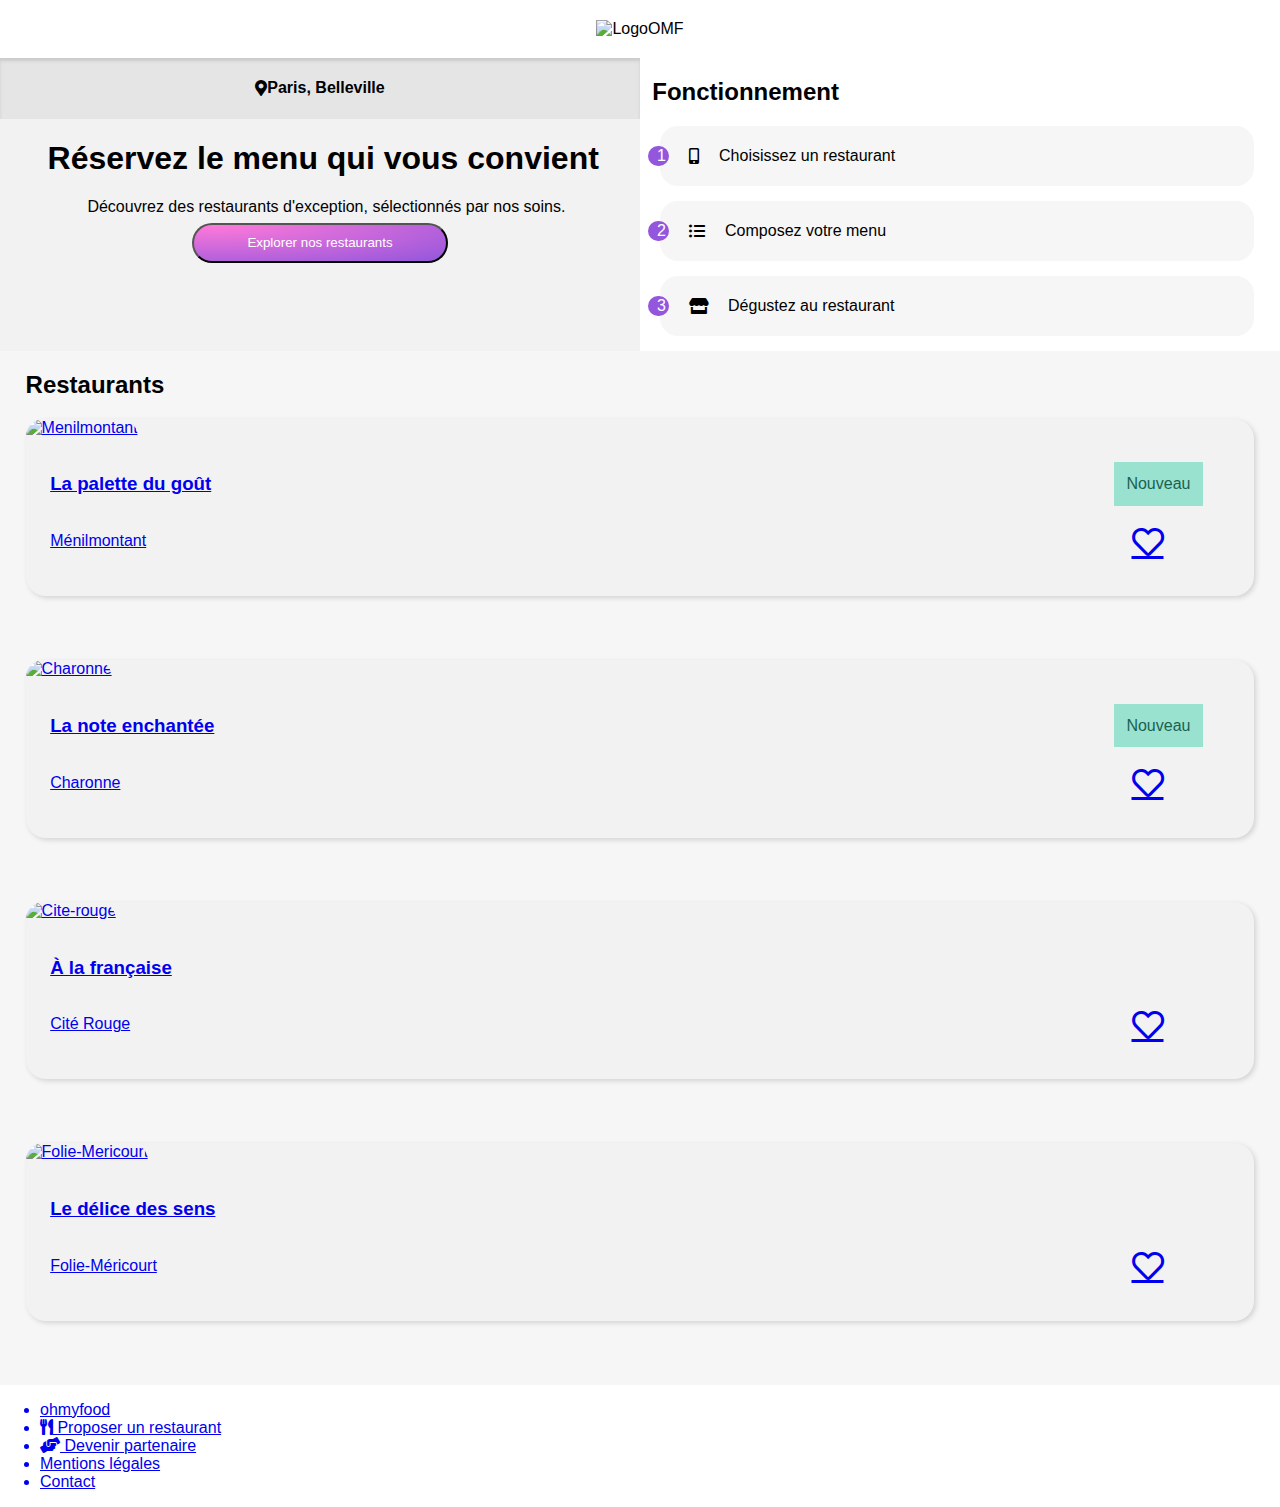
==== index.html @ 039bd05f "first" ====
<!DOCTYPE html>
<html lang="fr">
<head>
    <meta charset="UTF-8">
    <meta name="viewport" content="width=device-width, initial-scale=1.0">
    <link rel="stylesheet" type="text/css" href="style.css">
    <link rel="stylesheet" href="https://cdnjs.cloudflare.com/ajax/libs/font-awesome/5.15.3/css/all.min.css">
    <link rel="preconnect" href="https://fonts.googleapis.com">
    <link rel="preconnect" href="https://fonts.gstatic.com" crossorigin>
    <link href="https://fonts.googleapis.com/css2?family=Shrikhand&display=swap" rel="stylesheet">
    <title>Oh my food</title>
</head>

<body>

    <header>
        <img src="images/logo/ohmyfood.png" alt="LogoOMF">                  <!-- LOGO -->
    </header> 

    <main>
        <div class="loading_p">
            <div class="block1">
                <section class="localisation">  
                    <div class="map-icon"> 
                    <i class="fa-map-marker-alt fas local__icon"></i>                   <!-- Localisation -->          
                    <h4>Paris, Belleville</h4>
                    </div>
                    <h1>Réservez le menu qui vous convient</h1>
                    <div>Découvrez des restaurants d'exception, sélectionnés par nos soins.</div>   <!--Sous-Titre-->
                    <button>Explorer nos restaurants</button>
                </section>
                <div class="conteneur-f">
                    <h2>Fonctionnement</h2>
                    <a href="#C-Restaurants"></a>
                    <div class="bloc-fonction">
                        <span>1</span>
                        <i class="fas fa-mobile-alt"></i>
                        <div>Choisissez un restaurant</div>
                    </div>
                    

                    <a href="#C-Restaurants"></a>
                    <div class="bloc-fonction">
                        <span>2</span>
                        <i class="fas fa-list-ul"></i>
                        <div>Composez votre menu</div>
                    </div>

                    <a href="#C-Restaurants"></a>
                    <div class="bloc-fonction">    
                        <span>3</span>
                        <i class="fas fa-store"></i>
                        <div>Dégustez au restaurant</div>
                    </div> 
                </div>
            </div>
            <div class="conteneur-r" id="C-Restaurants">                           <!--Restaurants-->
                <h2>Restaurants</h2>
                <div class="bloc-rest"><a href="la_palette_du_gout.html">
                    <img class="img-restaurants" src="images/restaurants/la_palette_du_gout.jpg" alt="Menilmontant">
                    <span class="card_new">Nouveau</span>
                    <div class="legende-br">
                        <h3>La palette du goût</h3>
                        <span>Ménilmontant</span>
                        <i class="far fa-heart fa-2x"></i>
                    </div>
                </div>
            
                <div class="bloc-rest"><a href="la_note_enchantee.html">
                    <img class="img-restaurants" src="images/restaurants/la_note_enchantee.jpg" alt="Charonne">
                    <span class="card_new">Nouveau</span>
                    <div class="legende-br">
                        <h3>La note enchantée</h3>
                        <span>Charonne</span>
                        <i class="far fa-heart fa-2x"></i>
                    </div>
                </div>

                <div class="bloc-rest"><a href="a_la_francaise.html">
                    <img class="img-restaurants" src="images/restaurants/a_la_francaise.jpg" alt="Cite-rouge">
                    <div class="legende-br">
                        <h3>À la française</h3>
                        <span>Cité Rouge</span>
                        <i class="far fa-heart fa-2x"></i>
                    </div>    
                </div>

                <div class="bloc-rest"><a href="le_delice_des_sens.html">
                    <img class="img-restaurants" src="images/restaurants/le_delice_des_sens.jpg" alt="Folie-Mericourt">
                    <div class="legende-br">
                        <h3>Le délice des sens</h3>
                        <span>Folie-Méricourt</span>
                        <i class="far fa-heart fa-2x"></i> 
                    </div>
                </div>
            </div>
        </div>
    </main>
                                                        <!--FOOTER-->
    <footer>
        <ul>
            <li>    
                <div class="omf">
                    <span>ohmyfood</span>
                </div>
            </li>
            <li><i class="fas fa-utensils"></i> Proposer un restaurant</li>
            <li><i class="fas fa-hands-helping"></i> Devenir partenaire</li>
            <li>Mentions légales</li>
            <li>Contact</li>
        </ul>
    </footer>

</body>
</html>
---- style.css ----
body {
  margin: 0%;
  padding: 0%;
  font-family: "roboto",sans-serif;
  max-width: 1440px;
}

header {
  display: -webkit-box;
  display: -ms-flexbox;
  display: flex;
  -webkit-box-align: center;
      -ms-flex-align: center;
          align-items: center;
  padding-top: 20px;
  padding-bottom: 20px;
}

header img {
  margin: auto;
}

.loading_p {
  background: white;
  display: block;
  -webkit-animation: fadeout 0.2s 3s forwards;
          animation: fadeout 0.2s 3s forwards;
  /* MENU */
}

.loading_p .block1 {
  display: -webkit-box;
  display: -ms-flexbox;
  display: flex;
}

.loading_p .block1 .localisation {
  display: -webkit-box;
  display: -ms-flexbox;
  display: flex;
  -webkit-box-align: center;
      -ms-flex-align: center;
          align-items: center;
  -webkit-box-orient: vertical;
  -webkit-box-direction: normal;
      -ms-flex-direction: column;
          flex-direction: column;
  padding-bottom: 30px;
  background-color: #f2f2f2;
  width: 50%;
}

.loading_p .block1 .localisation h1 {
  font: bold;
  padding-left: 2%;
  padding-right: 1%;
  text-align: center;
}

.loading_p .block1 .localisation .map-icon {
  display: -webkit-box;
  display: -ms-flexbox;
  display: flex;
  -webkit-box-align: center;
      -ms-flex-align: center;
          align-items: center;
  -webkit-box-pack: center;
      -ms-flex-pack: center;
          justify-content: center;
  width: 100%;
  padding: 0%;
  background-color: #e5e5e5;
  -webkit-box-shadow: 0px 3px 3px #73737338 inset;
          box-shadow: 0px 3px 3px #73737338 inset;
}

.loading_p .block1 .localisation span {
  display: -webkit-box;
  display: -ms-flexbox;
  display: flex;
  -webkit-box-align: center;
      -ms-flex-align: center;
          align-items: center;
  padding-left: 2%;
  height: 30px;
}

.loading_p .block1 .localisation div {
  padding-bottom: 1%;
  padding-left: 2%;
  text-align: center;
}

.loading_p .block1 .localisation button {
  -webkit-box-pack: center;
      -ms-flex-pack: center;
          justify-content: center;
  display: -webkit-box;
  display: -ms-flexbox;
  display: flex;
  -ms-flex-wrap: wrap;
      flex-wrap: wrap;
  height: 40px;
  width: 40%;
  border-radius: 20px;
  background-color: #9356DC;
  background-image: radial-gradient(ellipse farthest-corner at 20px 0, #FF79DA 0%, #9356DC 100%);
  -webkit-box-align: center;
      -ms-flex-align: center;
          align-items: center;
  color: white;
}

.loading_p .block1 .conteneur-f {
  display: -webkit-box;
  display: -ms-flexbox;
  display: flex;
  -ms-flex-wrap: wrap;
      flex-wrap: wrap;
  -webkit-box-orient: vertical;
  -webkit-box-direction: normal;
      -ms-flex-direction: column;
          flex-direction: column;
  width: 48%;
}

.loading_p .block1 .conteneur-f h2 {
  display: -webkit-box;
  display: -ms-flexbox;
  display: flex;
  width: 98%;
  padding-left: 2%;
}

.loading_p .block1 .conteneur-f .bloc-fonction {
  display: -webkit-box;
  display: -ms-flexbox;
  display: flex;
  -ms-flex-wrap: wrap;
      flex-wrap: wrap;
  border-radius: 18px;
  background-color: #f6f6f6;
  height: 60px;
  -webkit-box-align: center;
      -ms-flex-align: center;
          align-items: center;
  margin-bottom: 15px;
  margin-left: 20px;
}

.loading_p .block1 .conteneur-f .bloc-fonction:hover {
  -webkit-transform: scale(1.015);
          transform: scale(1.015);
  cursor: pointer;
  -webkit-transition-duration: 0.2s;
          transition-duration: 0.2s;
}

.loading_p .block1 .conteneur-f .bloc-fonction .fas {
  padding-left: 20px;
  padding-right: 20px;
}

.loading_p .block1 .conteneur-f .bloc-fonction span {
  padding-left: 1%;
  margin-left: -2%;
  border-radius: 30px;
  -webkit-box-align: center;
      -ms-flex-align: center;
          align-items: center;
  color: white;
  background-color: #9356DC;
  width: 15px;
  height: 20px;
  display: -webkit-box;
  display: -ms-flexbox;
  display: flex;
  -webkit-box-pack: center;
      -ms-flex-pack: center;
          justify-content: center;
}

.loading_p .conteneur-r {
  /*conteneur restaurants*/
  display: -webkit-box;
  display: -ms-flexbox;
  display: flex;
  -ms-flex-wrap: wrap;
      flex-wrap: wrap;
  -ms-flex-pack: distribute;
      justify-content: space-around;
  width: 100%;
  height: auto;
  background-color: #f6f6f6;
}

.loading_p .conteneur-r h2 {
  display: -webkit-box;
  display: -ms-flexbox;
  display: flex;
  width: 100%;
  padding-left: 2%;
}

.loading_p .conteneur-r .bloc-rest {
  /*bloc restaurants*/
  display: -webkit-box;
  display: -ms-flexbox;
  display: flex;
  -webkit-box-orient: vertical;
  -webkit-box-direction: normal;
      -ms-flex-direction: column;
          flex-direction: column;
  background: #F2F2F2;
  border-radius: 20px;
  -webkit-box-shadow: 2px 2px 5px lightgrey;
          box-shadow: 2px 2px 5px lightgrey;
  width: 100%;
  margin-bottom: 5%;
  padding-bottom: 3%;
  margin-left: 2%;
  margin-right: 2%;
  list-style-type: none;
}

.loading_p .conteneur-r .bloc-rest:hover {
  -webkit-transform: scale(1.015);
          transform: scale(1.015);
  cursor: pointer;
  -webkit-transition-duration: 0.2s;
          transition-duration: 0.2s;
}

.loading_p .conteneur-r .bloc-rest .card_new {
  background-color: #99e2d0;
  color: #1b6150;
  padding: 8px;
  border-radius: 0px;
  position: absolute;
  padding: 1%;
  margin-left: 85%;
  margin-top: 2%;
}

.loading_p .conteneur-r .bloc-rest .legende-br {
  display: -webkit-box;
  display: -ms-flexbox;
  display: flex;
  -webkit-box-orient: vertical;
  -webkit-box-direction: normal;
      -ms-flex-direction: column;
          flex-direction: column;
}

.loading_p .conteneur-r .bloc-rest h3, .loading_p .conteneur-r .bloc-rest span {
  padding-left: 2%;
  margin: 0px;
  padding-top: 3%;
}

.loading_p .conteneur-r .bloc-rest .far {
  display: -webkit-box;
  display: -ms-flexbox;
  display: flex;
  padding-left: 90%;
  margin-top: -2%;
}

.loading_p .conteneur-r .bloc-rest .far:hover {
  background-color: linear-gradient 162 deg, #FF79DA 0%, #9356DC 100%;
  -webkit-transition: opacity 0.3s ease-in-out;
  transition: opacity 0.3s ease-in-out;
  cursor: pointer;
  opacity: 0%;
}

.loading_p .conteneur-r .bloc-rest img {
  height: 170px;
  width: 100%;
  border-top-left-radius: 20px;
  border-top-right-radius: 20px;
  -o-object-fit: cover;
     object-fit: cover;
}

.loading_p .image-restaurant .img-restaurants {
  height: 200px;
  width: 100%;
  -o-object-fit: cover;
     object-fit: cover;
}

.loading_p .image-restaurant .bloc-alf {
  border-top-left-radius: 20px;
  border-top-right-radius: 20px;
  background-color: #f2f2f2;
  margin-top: -50px;
  position: relative;
  padding-bottom: 15%;
}

.loading_p .image-restaurant .bloc-alf h3 {
  padding-top: 4%;
  position: relative;
  padding-left: 20px;
  font-family: 'Shrikhand',"cursive";
  width: 100%;
}

.loading_p .image-restaurant .bloc-alf h3 .far {
  padding-left: 60%;
}

.loading_p .image-restaurant .bloc-alf h4 {
  font-family: "roboto",sans-serif;
  margin: 20px;
  border-bottom: 3px solid yellowgreen;
  width: 10px;
  display: inline-block;
  padding: 20px 35px 15px;
  border-bottom: 3px solid yellowgreen;
  width: 30px;
}

.loading_p .image-restaurant .bloc-alf button {
  -webkit-box-pack: center;
      -ms-flex-pack: center;
          justify-content: center;
  display: -webkit-box;
  display: -ms-flexbox;
  display: flex;
  -ms-flex-wrap: wrap;
      flex-wrap: wrap;
  height: 40px;
  width: 40%;
  border-radius: 20px;
  background-color: purple;
  background-image: radial-gradient(ellipse farthest-corner at 20px 0, #FF79DA 0%, #9356DC 100%);
  -webkit-box-align: center;
      -ms-flex-align: center;
          align-items: center;
  color: white;
  margin-top: 10%;
  margin-left: 30%;
}

.loading_p .image-restaurant .bloc-alf .e-p-d {
  display: -webkit-box;
  display: -ms-flexbox;
  display: flex;
  -ms-flex-wrap: wrap;
      flex-wrap: wrap;
  background-color: white;
  border-radius: 20px;
  padding-bottom: 15px;
  padding-top: 10px;
  padding-left: 15px;
  -webkit-box-shadow: 3px 3px 10px #dedada;
          box-shadow: 3px 3px 10px #dedada;
  -webkit-box-align: center;
      -ms-flex-align: center;
          align-items: center;
  margin: 10px 30px 0px 30px;
}

.loading_p .image-restaurant .bloc-alf .e-p-d h5 {
  display: -webkit-box;
  display: -ms-flexbox;
  display: flex;
  padding-top: 15px;
  padding-bottom: 5px;
  font-size: 15px;
  width: 100%;
  margin: 0;
}

.loading_p .image-restaurant .bloc-alf .e-p-d div {
  display: -webkit-box;
  display: -ms-flexbox;
  display: flex;
  -webkit-box-pack: justify;
      -ms-flex-pack: justify;
          justify-content: space-between;
  width: 35%;
  padding: 0 0 0 0px;
  white-space: nowrap;
}

.loading_p .image-restaurant .bloc-alf .e-p-d span {
  padding-left: 50%;
}

.loading_p footer {
  background-color: #353535;
  width: 100%;
  color: white;
  font-size: 12px;
  padding-top: 1%;
}

.loading_p footer li {
  list-style-type: none;
  padding: 2px;
}

.loading_p footer li .omf {
  font-size: 25px;
  color: #fff;
  font-family: 'Shrikhand',"cursive";
}

@media only screen and (min-width: 0px) and (max-width: 767px) {
  .block1 .conteneur-f {
    width: 95%;
  }
  .block1 .localisation {
    width: 100%;
  }
}

@media only screen and (min-width: 768px) and (max-width: 1440px) {
  .conteneur-r .bloc-rest {
    display: -webkit-box;
    display: -ms-flexbox;
    display: flex;
    width: 43%;
  }
  .conteneur-r .bloc-rest .card_new {
    display: -webkit-box;
    display: -ms-flexbox;
    display: flex;
    margin-left: 78%;
  }
  .block1 {
    display: -webkit-box;
    display: -ms-flexbox;
    display: flex;
    -ms-flex-wrap: wrap;
        flex-wrap: wrap;
    -webkit-box-orient: horizontal;
    -webkit-box-direction: normal;
        -ms-flex-direction: row;
            flex-direction: row;
  }
}
/*# sourceMappingURL=style.css.map */
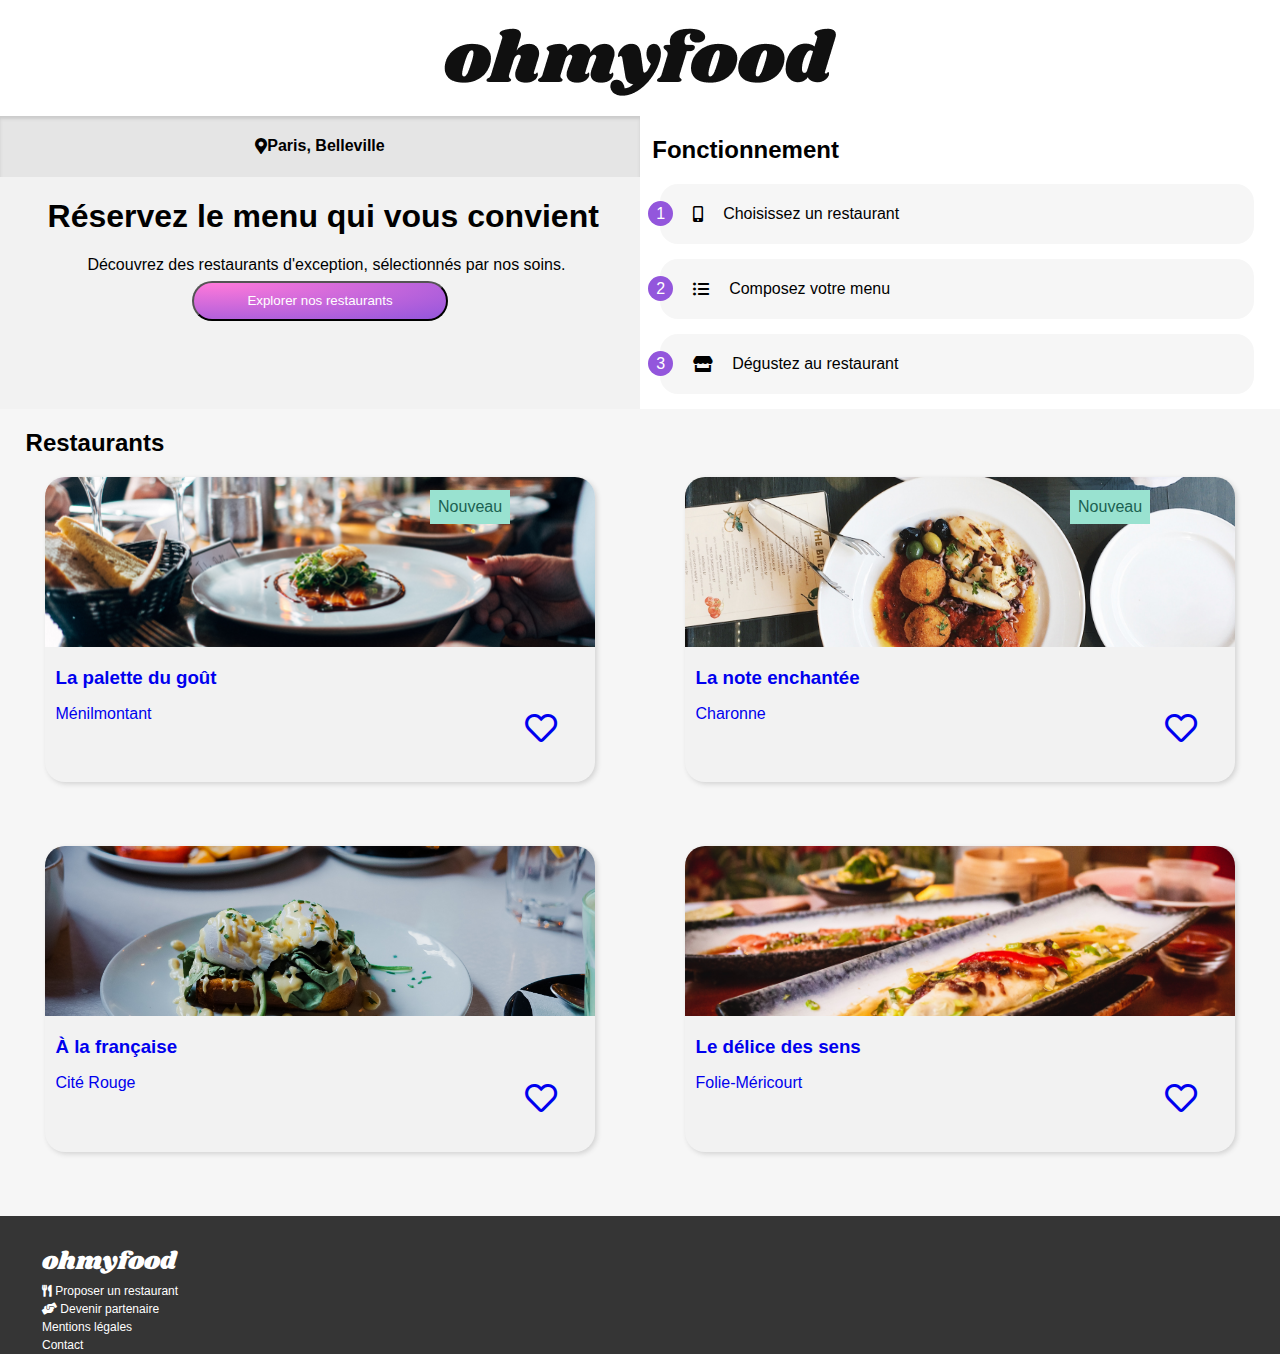
==== commit 4293f08f: "modif" ====
--- a/index.html
+++ b/index.html
@@ -18,55 +18,57 @@
     </header> 
 
     <main>
-        <div class="loading_p">
-            <div class="block1">
-                <section class="localisation">  
-                    <div class="map-icon"> 
-                    <i class="fa-map-marker-alt fas local__icon"></i>                   <!-- Localisation -->          
-                    <h4>Paris, Belleville</h4>
-                    </div>
-                    <h1>Réservez le menu qui vous convient</h1>
-                    <div>Découvrez des restaurants d'exception, sélectionnés par nos soins.</div>   <!--Sous-Titre-->
-                    <button>Explorer nos restaurants</button>
-                </section>
-                <div class="conteneur-f">
-                    <h2>Fonctionnement</h2>
-                    <a href="#C-Restaurants"></a>
-                    <div class="bloc-fonction">
-                        <span>1</span>
-                        <i class="fas fa-mobile-alt"></i>
-                        <div>Choisissez un restaurant</div>
-                    </div>
-                    
+        
+        <div class="block1">
+            <section class="localisation">  
+                <div class="map-icon"> 
+                <i class="fa-map-marker-alt fas local__icon"></i>                   <!-- Localisation -->          
+                <h4>Paris, Belleville</h4>
+                </div>
+                <h1>Réservez le menu qui vous convient</h1>
+                <div>Découvrez des restaurants d'exception, sélectionnés par nos soins.</div>   <!--Sous-Titre-->
+                <button>Explorer nos restaurants</button>
+            </section>
+            <div class="conteneur-f">
+                <h2>Fonctionnement</h2>
+                <a href="#C-Restaurants"></a>
+                <div class="bloc-fonction">
+                    <span>1</span>
+                    <i class="fas fa-mobile-alt"></i>
+                    <div>Choisissez un restaurant</div>
+                </div>
+                
+                <a href="#C-Restaurants"></a>
+                <div class="bloc-fonction">
+                    <span>2</span>
+                    <i class="fas fa-list-ul"></i>
+                    <div>Composez votre menu</div>
+                </div>
 
-                    <a href="#C-Restaurants"></a>
-                    <div class="bloc-fonction">
-                        <span>2</span>
-                        <i class="fas fa-list-ul"></i>
-                        <div>Composez votre menu</div>
-                    </div>
-
-                    <a href="#C-Restaurants"></a>
-                    <div class="bloc-fonction">    
-                        <span>3</span>
-                        <i class="fas fa-store"></i>
-                        <div>Dégustez au restaurant</div>
-                    </div> 
-                </div>
+                <a href="#C-Restaurants"></a>
+                <div class="bloc-fonction">    
+                    <span>3</span>
+                    <i class="fas fa-store"></i>
+                    <div>Dégustez au restaurant</div>
+                </div> 
             </div>
-            <div class="conteneur-r" id="C-Restaurants">                           <!--Restaurants-->
-                <h2>Restaurants</h2>
-                <div class="bloc-rest"><a href="la_palette_du_gout.html">
+        </div>
+        <div class="conteneur-r" id="C-Restaurants">                           <!--Restaurants-->
+            <h2>Restaurants</h2>
+            <div class="bloc-rest">
+                <a href="la_palette_du_gout.html">
                     <img class="img-restaurants" src="images/restaurants/la_palette_du_gout.jpg" alt="Menilmontant">
                     <span class="card_new">Nouveau</span>
-                    <div class="legende-br">
+                    <div class="legende-br"> 
                         <h3>La palette du goût</h3>
                         <span>Ménilmontant</span>
                         <i class="far fa-heart fa-2x"></i>
                     </div>
-                </div>
-            
-                <div class="bloc-rest"><a href="la_note_enchantee.html">
+                </a>
+            </div>
+
+            <div class="bloc-rest">
+                <a href="la_note_enchantee.html">
                     <img class="img-restaurants" src="images/restaurants/la_note_enchantee.jpg" alt="Charonne">
                     <span class="card_new">Nouveau</span>
                     <div class="legende-br">
@@ -74,25 +76,29 @@
                         <span>Charonne</span>
                         <i class="far fa-heart fa-2x"></i>
                     </div>
-                </div>
+                </a>
+            </div>
 
-                <div class="bloc-rest"><a href="a_la_francaise.html">
+            <div class="bloc-rest">
+                <a href="a_la_francaise.html">
                     <img class="img-restaurants" src="images/restaurants/a_la_francaise.jpg" alt="Cite-rouge">
                     <div class="legende-br">
                         <h3>À la française</h3>
                         <span>Cité Rouge</span>
                         <i class="far fa-heart fa-2x"></i>
-                    </div>    
-                </div>
+                    </div>
+                </a>    
+            </div>
 
-                <div class="bloc-rest"><a href="le_delice_des_sens.html">
+            <div class="bloc-rest">
+                <a href="le_delice_des_sens.html">
                     <img class="img-restaurants" src="images/restaurants/le_delice_des_sens.jpg" alt="Folie-Mericourt">
                     <div class="legende-br">
                         <h3>Le délice des sens</h3>
                         <span>Folie-Méricourt</span>
                         <i class="far fa-heart fa-2x"></i> 
                     </div>
-                </div>
+                </a>
             </div>
         </div>
     </main>
--- a/style.css
+++ b/style.css
@@ -1,8 +1,9 @@
 body {
-  margin: 0%;
-  padding: 0%;
+  /*padding: 0%;
+    margin: 0%;*/
   font-family: "roboto",sans-serif;
   max-width: 1440px;
+  margin-inline: auto;
 }
 
 header {
@@ -20,21 +21,13 @@
   margin: auto;
 }
 
-.loading_p {
-  background: white;
-  display: block;
-  -webkit-animation: fadeout 0.2s 3s forwards;
-          animation: fadeout 0.2s 3s forwards;
-  /* MENU */
-}
-
-.loading_p .block1 {
-  display: -webkit-box;
-  display: -ms-flexbox;
-  display: flex;
-}
-
-.loading_p .block1 .localisation {
+.block1 {
+  display: -webkit-box;
+  display: -ms-flexbox;
+  display: flex;
+}
+
+.block1 .localisation {
   display: -webkit-box;
   display: -ms-flexbox;
   display: flex;
@@ -50,14 +43,14 @@
   width: 50%;
 }
 
-.loading_p .block1 .localisation h1 {
+.block1 .localisation h1 {
   font: bold;
   padding-left: 2%;
   padding-right: 1%;
   text-align: center;
 }
 
-.loading_p .block1 .localisation .map-icon {
+.block1 .localisation .map-icon {
   display: -webkit-box;
   display: -ms-flexbox;
   display: flex;
@@ -74,7 +67,7 @@
           box-shadow: 0px 3px 3px #73737338 inset;
 }
 
-.loading_p .block1 .localisation span {
+.block1 .localisation span {
   display: -webkit-box;
   display: -ms-flexbox;
   display: flex;
@@ -85,13 +78,13 @@
   height: 30px;
 }
 
-.loading_p .block1 .localisation div {
+.block1 .localisation div {
   padding-bottom: 1%;
   padding-left: 2%;
   text-align: center;
 }
 
-.loading_p .block1 .localisation button {
+.block1 .localisation button {
   -webkit-box-pack: center;
       -ms-flex-pack: center;
           justify-content: center;
@@ -111,7 +104,7 @@
   color: white;
 }
 
-.loading_p .block1 .conteneur-f {
+.block1 .conteneur-f {
   display: -webkit-box;
   display: -ms-flexbox;
   display: flex;
@@ -124,7 +117,7 @@
   width: 48%;
 }
 
-.loading_p .block1 .conteneur-f h2 {
+.block1 .conteneur-f h2 {
   display: -webkit-box;
   display: -ms-flexbox;
   display: flex;
@@ -132,7 +125,7 @@
   padding-left: 2%;
 }
 
-.loading_p .block1 .conteneur-f .bloc-fonction {
+.block1 .conteneur-f .bloc-fonction {
   display: -webkit-box;
   display: -ms-flexbox;
   display: flex;
@@ -148,7 +141,7 @@
   margin-left: 20px;
 }
 
-.loading_p .block1 .conteneur-f .bloc-fonction:hover {
+.block1 .conteneur-f .bloc-fonction:hover {
   -webkit-transform: scale(1.015);
           transform: scale(1.015);
   cursor: pointer;
@@ -156,13 +149,12 @@
           transition-duration: 0.2s;
 }
 
-.loading_p .block1 .conteneur-f .bloc-fonction .fas {
+.block1 .conteneur-f .bloc-fonction .fas {
   padding-left: 20px;
   padding-right: 20px;
 }
 
-.loading_p .block1 .conteneur-f .bloc-fonction span {
-  padding-left: 1%;
+.block1 .conteneur-f .bloc-fonction span {
   margin-left: -2%;
   border-radius: 30px;
   -webkit-box-align: center;
@@ -170,8 +162,8 @@
           align-items: center;
   color: white;
   background-color: #9356DC;
-  width: 15px;
-  height: 20px;
+  width: 25px;
+  height: 25px;
   display: -webkit-box;
   display: -ms-flexbox;
   display: flex;
@@ -180,7 +172,7 @@
           justify-content: center;
 }
 
-.loading_p .conteneur-r {
+.conteneur-r {
   /*conteneur restaurants*/
   display: -webkit-box;
   display: -ms-flexbox;
@@ -192,17 +184,18 @@
   width: 100%;
   height: auto;
   background-color: #f6f6f6;
-}
-
-.loading_p .conteneur-r h2 {
-  display: -webkit-box;
-  display: -ms-flexbox;
-  display: flex;
-  width: 100%;
-  padding-left: 2%;
-}
-
-.loading_p .conteneur-r .bloc-rest {
+  text-decoration: none;
+}
+
+.conteneur-r h2 {
+  display: -webkit-box;
+  display: -ms-flexbox;
+  display: flex;
+  width: 100%;
+  padding-left: 2%;
+}
+
+.conteneur-r .bloc-rest {
   /*bloc restaurants*/
   display: -webkit-box;
   display: -ms-flexbox;
@@ -220,10 +213,9 @@
   padding-bottom: 3%;
   margin-left: 2%;
   margin-right: 2%;
-  list-style-type: none;
-}
-
-.loading_p .conteneur-r .bloc-rest:hover {
+}
+
+.conteneur-r .bloc-rest:hover {
   -webkit-transform: scale(1.015);
           transform: scale(1.015);
   cursor: pointer;
@@ -231,18 +223,22 @@
           transition-duration: 0.2s;
 }
 
-.loading_p .conteneur-r .bloc-rest .card_new {
+.conteneur-r .bloc-rest a {
+  position: relative;
+  text-decoration: none;
+}
+
+.conteneur-r .bloc-rest .card_new {
   background-color: #99e2d0;
   color: #1b6150;
   padding: 8px;
   border-radius: 0px;
   position: absolute;
-  padding: 1%;
-  margin-left: 85%;
-  margin-top: 2%;
-}
-
-.loading_p .conteneur-r .bloc-rest .legende-br {
+  top: 5%;
+  left: 85%;
+}
+
+.conteneur-r .bloc-rest .legende-br {
   display: -webkit-box;
   display: -ms-flexbox;
   display: flex;
@@ -250,15 +246,16 @@
   -webkit-box-direction: normal;
       -ms-flex-direction: column;
           flex-direction: column;
-}
-
-.loading_p .conteneur-r .bloc-rest h3, .loading_p .conteneur-r .bloc-rest span {
+  padding-right: 3%;
+}
+
+.conteneur-r .bloc-rest h3, .conteneur-r .bloc-rest span {
   padding-left: 2%;
   margin: 0px;
   padding-top: 3%;
 }
 
-.loading_p .conteneur-r .bloc-rest .far {
+.conteneur-r .bloc-rest .far {
   display: -webkit-box;
   display: -ms-flexbox;
   display: flex;
@@ -266,7 +263,7 @@
   margin-top: -2%;
 }
 
-.loading_p .conteneur-r .bloc-rest .far:hover {
+.conteneur-r .bloc-rest .far:hover {
   background-color: linear-gradient 162 deg, #FF79DA 0%, #9356DC 100%;
   -webkit-transition: opacity 0.3s ease-in-out;
   transition: opacity 0.3s ease-in-out;
@@ -274,7 +271,7 @@
   opacity: 0%;
 }
 
-.loading_p .conteneur-r .bloc-rest img {
+.conteneur-r .bloc-rest img {
   height: 170px;
   width: 100%;
   border-top-left-radius: 20px;
@@ -283,23 +280,24 @@
      object-fit: cover;
 }
 
-.loading_p .image-restaurant .img-restaurants {
+/* MENU */
+.image-restaurant .img-restaurants {
   height: 200px;
   width: 100%;
   -o-object-fit: cover;
      object-fit: cover;
 }
 
-.loading_p .image-restaurant .bloc-alf {
+.image-restaurant .bloc-alf {
   border-top-left-radius: 20px;
   border-top-right-radius: 20px;
   background-color: #f2f2f2;
   margin-top: -50px;
   position: relative;
-  padding-bottom: 15%;
-}
-
-.loading_p .image-restaurant .bloc-alf h3 {
+  padding-bottom: 8%;
+}
+
+.image-restaurant .bloc-alf h3 {
   padding-top: 4%;
   position: relative;
   padding-left: 20px;
@@ -307,11 +305,11 @@
   width: 100%;
 }
 
-.loading_p .image-restaurant .bloc-alf h3 .far {
+.image-restaurant .bloc-alf h3 .far {
   padding-left: 60%;
 }
 
-.loading_p .image-restaurant .bloc-alf h4 {
+.image-restaurant .bloc-alf h4 {
   font-family: "roboto",sans-serif;
   margin: 20px;
   border-bottom: 3px solid yellowgreen;
@@ -322,7 +320,7 @@
   width: 30px;
 }
 
-.loading_p .image-restaurant .bloc-alf button {
+.image-restaurant .bloc-alf button {
   -webkit-box-pack: center;
       -ms-flex-pack: center;
           justify-content: center;
@@ -344,7 +342,7 @@
   margin-left: 30%;
 }
 
-.loading_p .image-restaurant .bloc-alf .e-p-d {
+.image-restaurant .bloc-alf .card_menu {
   display: -webkit-box;
   display: -ms-flexbox;
   display: flex;
@@ -360,10 +358,12 @@
   -webkit-box-align: center;
       -ms-flex-align: center;
           align-items: center;
-  margin: 10px 30px 0px 30px;
-}
-
-.loading_p .image-restaurant .bloc-alf .e-p-d h5 {
+  margin-top: 2%;
+  margin-left: 2%;
+  margin-right: 2%;
+}
+
+.image-restaurant .bloc-alf .card_menu h5 {
   display: -webkit-box;
   display: -ms-flexbox;
   display: flex;
@@ -374,7 +374,7 @@
   margin: 0;
 }
 
-.loading_p .image-restaurant .bloc-alf .e-p-d div {
+.image-restaurant .bloc-alf .card_menu div {
   display: -webkit-box;
   display: -ms-flexbox;
   display: flex;
@@ -386,11 +386,19 @@
   white-space: nowrap;
 }
 
-.loading_p .image-restaurant .bloc-alf .e-p-d span {
+.image-restaurant .bloc-alf .card_menu span {
   padding-left: 50%;
 }
 
-.loading_p footer {
+.image-restaurant .bloc-alf .card_menu span :hover {
+  -webkit-transform: scale(1.015);
+          transform: scale(1.015);
+  cursor: pointer;
+  -webkit-transition-duration: 0.2s;
+          transition-duration: 0.2s;
+}
+
+footer {
   background-color: #353535;
   width: 100%;
   color: white;
@@ -398,12 +406,12 @@
   padding-top: 1%;
 }
 
-.loading_p footer li {
+footer li {
   list-style-type: none;
   padding: 2px;
 }
 
-.loading_p footer li .omf {
+footer li .omf {
   font-size: 25px;
   color: #fff;
   font-family: 'Shrikhand',"cursive";
@@ -416,20 +424,40 @@
   .block1 .localisation {
     width: 100%;
   }
-}
-
-@media only screen and (min-width: 768px) and (max-width: 1440px) {
+  .conteneur-r .bloc-rest .card_new {
+    display: -webkit-box;
+    display: -ms-flexbox;
+    display: flex;
+    position: absolute;
+    left: 70%;
+    top: 5%;
+  }
+  .block1 {
+    display: -webkit-box;
+    display: -ms-flexbox;
+    display: flex;
+    -ms-flex-wrap: wrap;
+        flex-wrap: wrap;
+  }
+}
+
+@media only screen and (min-width: 768px) {
   .conteneur-r .bloc-rest {
     display: -webkit-box;
     display: -ms-flexbox;
     display: flex;
     width: 43%;
   }
+  .conteneur-r .bloc-rest a {
+    position: relative;
+  }
   .conteneur-r .bloc-rest .card_new {
     display: -webkit-box;
     display: -ms-flexbox;
     display: flex;
-    margin-left: 78%;
+    position: absolute;
+    left: 70%;
+    top: 5%;
   }
   .block1 {
     display: -webkit-box;
@@ -442,5 +470,13 @@
         -ms-flex-direction: row;
             flex-direction: row;
   }
+  .card_menu {
+    width: 40%;
+    display: -webkit-box;
+    display: -ms-flexbox;
+    display: flex;
+    -ms-flex-wrap: wrap;
+        flex-wrap: wrap;
+  }
 }
 /*# sourceMappingURL=style.css.map */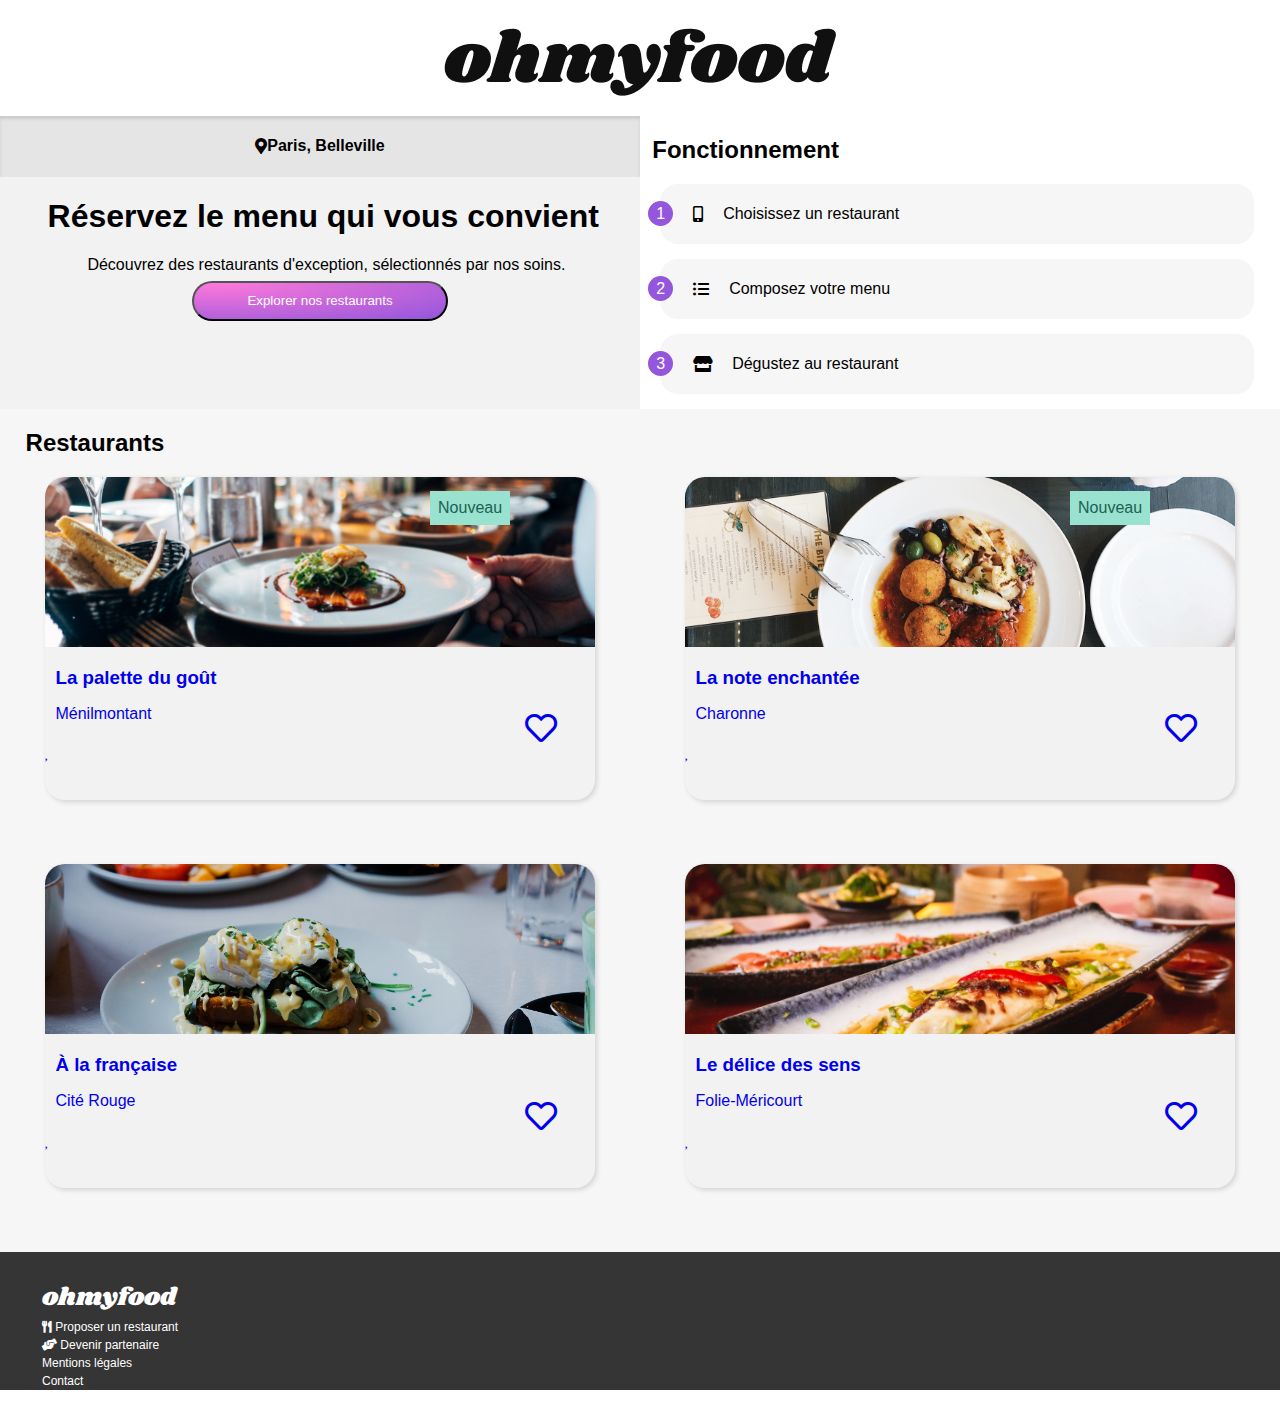
==== commit b0f6ecaf: "anim" ====
--- a/index.html
+++ b/index.html
@@ -16,7 +16,7 @@
     <header>
         <img src="images/logo/ohmyfood.png" alt="LogoOMF">                  <!-- LOGO -->
     </header> 
-
+    <div class="loader"></div>
     <main>
         
         <div class="block1">
@@ -63,6 +63,7 @@
                         <h3>La palette du goût</h3>
                         <span>Ménilmontant</span>
                         <i class="far fa-heart fa-2x"></i>
+                        <i class="fa-solid fa-heart"></i>
                     </div>
                 </a>
             </div>
@@ -75,6 +76,7 @@
                         <h3>La note enchantée</h3>
                         <span>Charonne</span>
                         <i class="far fa-heart fa-2x"></i>
+                        <i class="fa-solid fa-heart"></i>
                     </div>
                 </a>
             </div>
@@ -86,6 +88,7 @@
                         <h3>À la française</h3>
                         <span>Cité Rouge</span>
                         <i class="far fa-heart fa-2x"></i>
+                        <i class="fa-solid fa-heart"></i>
                     </div>
                 </a>    
             </div>
@@ -96,7 +99,8 @@
                     <div class="legende-br">
                         <h3>Le délice des sens</h3>
                         <span>Folie-Méricourt</span>
-                        <i class="far fa-heart fa-2x"></i> 
+                        <i class="far fa-heart fa-2x"></i>
+                        <i class="fa-solid fa-heart"></i> 
                     </div>
                 </a>
             </div>
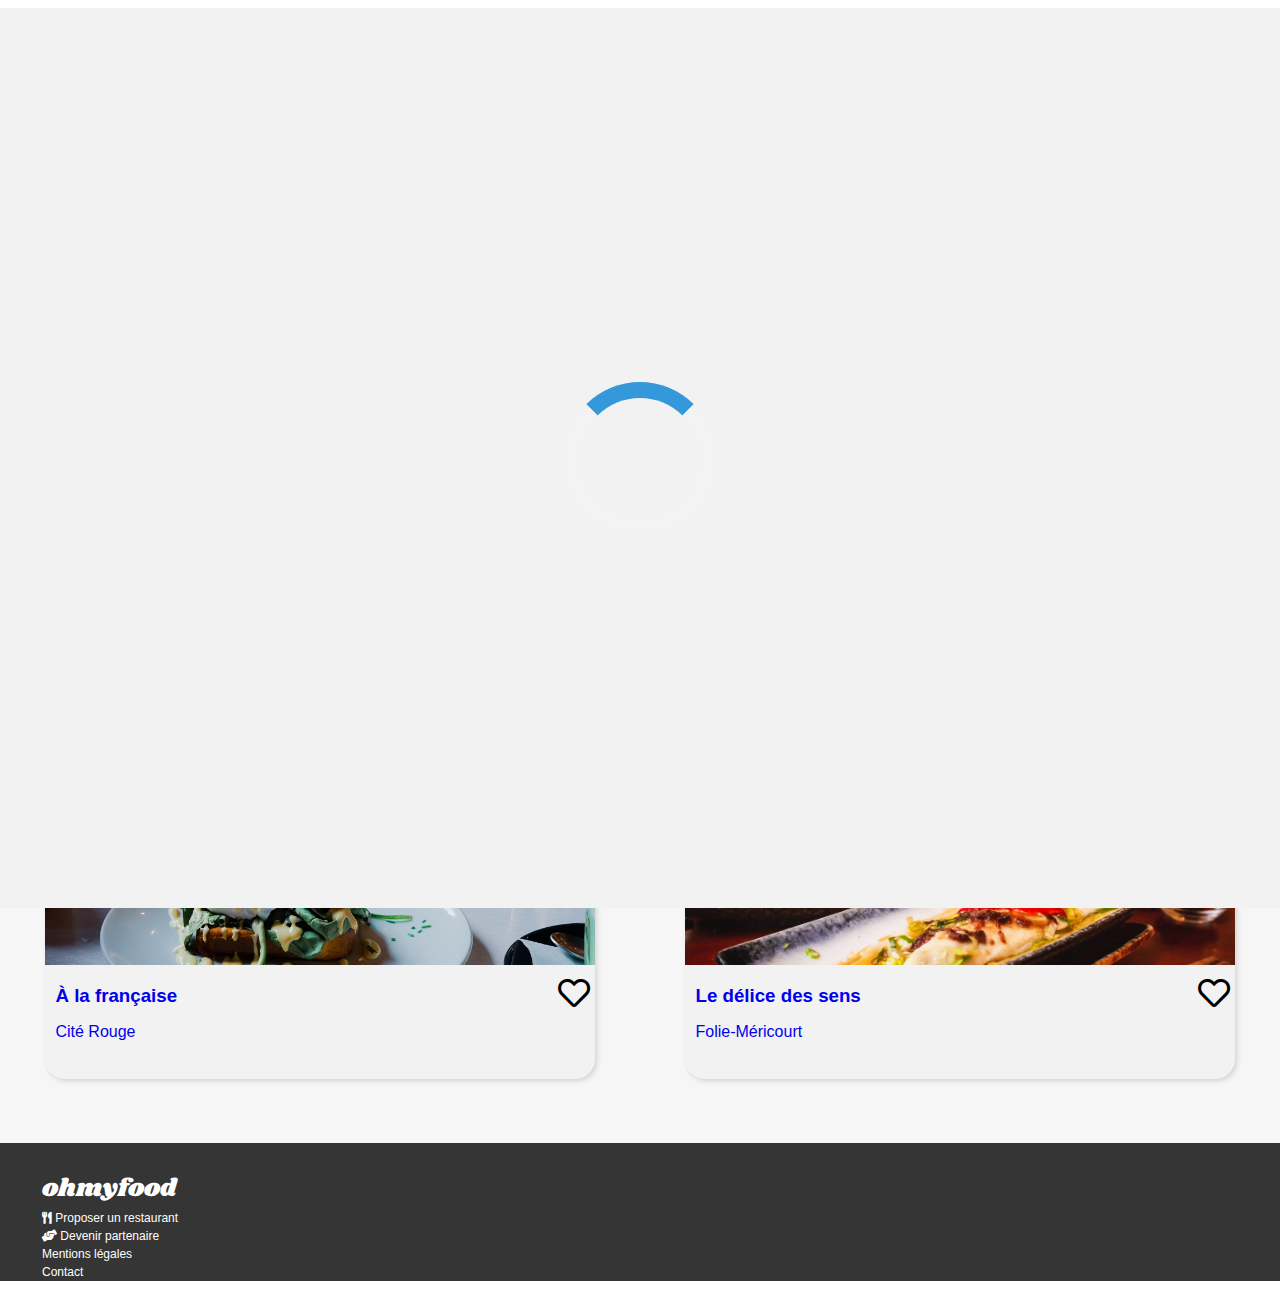
==== commit cc0d1bcc: "animation" ====
--- a/index.html
+++ b/index.html
@@ -12,11 +12,13 @@
 </head>
 
 <body>
-
+    <div class="pre-loader"> 
+        <div class="loader"></div>
+    </div>
     <header>
         <img src="images/logo/ohmyfood.png" alt="LogoOMF">                  <!-- LOGO -->
-    </header> 
-    <div class="loader"></div>
+    </header>
+    
     <main>
         
         <div class="block1">
@@ -57,50 +59,50 @@
             <h2>Restaurants</h2>
             <div class="bloc-rest">
                 <a href="la_palette_du_gout.html">
-                    <img class="img-restaurants" src="images/restaurants/la_palette_du_gout.jpg" alt="Menilmontant">
+                    <img class="img-restaurant" src="images/restaurants/la_palette_du_gout.jpg" alt="Menilmontant">
                     <span class="card_new">Nouveau</span>
                     <div class="legende-br"> 
                         <h3>La palette du goût</h3>
                         <span>Ménilmontant</span>
                         <i class="far fa-heart fa-2x"></i>
-                        <i class="fa-solid fa-heart"></i>
+                        <i class="fas fa-heart fa-2x"></i>
                     </div>
                 </a>
             </div>
 
             <div class="bloc-rest">
                 <a href="la_note_enchantee.html">
-                    <img class="img-restaurants" src="images/restaurants/la_note_enchantee.jpg" alt="Charonne">
+                    <img class="img-restaurant" src="images/restaurants/la_note_enchantee.jpg" alt="Charonne">
                     <span class="card_new">Nouveau</span>
                     <div class="legende-br">
                         <h3>La note enchantée</h3>
                         <span>Charonne</span>
                         <i class="far fa-heart fa-2x"></i>
-                        <i class="fa-solid fa-heart"></i>
+                        <i class="fas fa-heart fa-2x"></i>
                     </div>
                 </a>
             </div>
 
             <div class="bloc-rest">
                 <a href="a_la_francaise.html">
-                    <img class="img-restaurants" src="images/restaurants/a_la_francaise.jpg" alt="Cite-rouge">
+                    <img class="img-restaurant" src="images/restaurants/a_la_francaise.jpg" alt="Cite-rouge">
                     <div class="legende-br">
                         <h3>À la française</h3>
                         <span>Cité Rouge</span>
                         <i class="far fa-heart fa-2x"></i>
-                        <i class="fa-solid fa-heart"></i>
+                        <i class="fas fa-heart fa-2x"></i>
                     </div>
                 </a>    
             </div>
 
             <div class="bloc-rest">
                 <a href="le_delice_des_sens.html">
-                    <img class="img-restaurants" src="images/restaurants/le_delice_des_sens.jpg" alt="Folie-Mericourt">
+                    <img class="img-restaurant" src="images/restaurants/le_delice_des_sens.jpg" alt="Folie-Mericourt">
                     <div class="legende-br">
                         <h3>Le délice des sens</h3>
                         <span>Folie-Méricourt</span>
                         <i class="far fa-heart fa-2x"></i>
-                        <i class="fa-solid fa-heart"></i> 
+                        <i class="fas fa-heart fa-2x"></i> 
                     </div>
                 </a>
             </div>
--- a/style.css
+++ b/style.css
@@ -13,12 +13,91 @@
   -webkit-box-align: center;
       -ms-flex-align: center;
           align-items: center;
-  padding-top: 20px;
-  padding-bottom: 20px;
+  padding-top: 5px;
+  padding-bottom: 5px;
 }
 
 header img {
   margin: auto;
+}
+
+.pre-loader {
+  width: 100vw;
+  height: 100vh;
+  z-index: 99;
+  background-color: #f2f2f2;
+  -webkit-animation: temps 4s forwards;
+          animation: temps 4s forwards;
+  position: fixed;
+  display: -webkit-box;
+  display: -ms-flexbox;
+  display: flex;
+  -webkit-box-pack: center;
+      -ms-flex-pack: center;
+          justify-content: center;
+  -webkit-box-align: center;
+      -ms-flex-align: center;
+          align-items: center;
+}
+
+.pre-loader .loader {
+  position: absolute;
+  display: -webkit-box;
+  display: -ms-flexbox;
+  display: flex;
+  -webkit-box-pack: center;
+      -ms-flex-pack: center;
+          justify-content: center;
+  -webkit-box-align: center;
+      -ms-flex-align: center;
+          align-items: center;
+  border: 16px solid #f3f3f3;
+  border-top: 16px solid #3498db;
+  border-radius: 50%;
+  width: 120px;
+  height: 120px;
+  -webkit-animation: spin 4s linear infinite;
+          animation: spin 4s linear infinite;
+}
+
+@-webkit-keyframes spin {
+  0% {
+    -webkit-transform: rotate(0deg);
+            transform: rotate(0deg);
+  }
+  100% {
+    -webkit-transform: rotate(360deg);
+            transform: rotate(360deg);
+  }
+}
+
+@keyframes spin {
+  0% {
+    -webkit-transform: rotate(0deg);
+            transform: rotate(0deg);
+  }
+  100% {
+    -webkit-transform: rotate(360deg);
+            transform: rotate(360deg);
+  }
+}
+
+@-webkit-keyframes temps {
+  0% {
+    visibility: visible;
+  }
+  100% {
+    visibility: hidden;
+  }
+}
+
+@keyframes temps {
+  0% {
+    visibility: visible;
+  }
+  100% {
+    visibility: hidden;
+  }
 }
 
 .block1 {
@@ -85,9 +164,7 @@
 }
 
 .block1 .localisation button {
-  -webkit-box-pack: center;
-      -ms-flex-pack: center;
-          justify-content: center;
+  text-align: center;
   display: -webkit-box;
   display: -ms-flexbox;
   display: flex;
@@ -102,6 +179,8 @@
       -ms-flex-align: center;
           align-items: center;
   color: white;
+  margin-left: 0;
+  margin-top: 4%;
 }
 
 .block1 .conteneur-f {
@@ -249,29 +328,71 @@
   padding-right: 3%;
 }
 
+.conteneur-r .bloc-rest .fas {
+  display: -webkit-box;
+  display: -ms-flexbox;
+  display: flex;
+  -webkit-box-pack: right;
+      -ms-flex-pack: right;
+          justify-content: right;
+  bottom: 1em;
+  color: linear-gradient(#9356DC, #FF79DA);
+  cursor: pointer;
+  position: absolute;
+  right: 1%;
+  -webkit-transition: all .2s ease-in-out;
+  transition: all .2s ease-in-out;
+  background-color: linear-gradient 162 deg, #FF79DA 0%, #9356DC 100%;
+  opacity: 0%;
+}
+
+.conteneur-r .bloc-rest .fas:hover {
+  -webkit-transform: scale(1.25);
+          transform: scale(1.25);
+  cursor: pointer;
+  -webkit-transition-duration: infinite;
+          transition-duration: infinite;
+  -webkit-transition: all .5s ease-in-out;
+  transition: all .5s ease-in-out;
+  opacity: 100%;
+}
+
+.conteneur-r .bloc-rest .far {
+  display: -webkit-box;
+  display: -ms-flexbox;
+  display: flex;
+  -webkit-box-pack: right;
+      -ms-flex-pack: right;
+          justify-content: right;
+  bottom: 1em;
+  color: #000;
+  cursor: pointer;
+  position: absolute;
+  right: 1%;
+  -webkit-transition: all .2s ease-in-out;
+  transition: all .2s ease-in-out;
+  background-color: linear-gradient 162 deg, #FF79DA 0%, #9356DC 100%;
+  opacity: 100%;
+}
+
+.conteneur-r .bloc-rest .far:hover {
+  -webkit-transform: scale(1.25);
+          transform: scale(1.25);
+  cursor: pointer;
+  -webkit-transition-duration: infinite;
+          transition-duration: infinite;
+  -webkit-transition: all .5s ease-in-out;
+  transition: all .5s ease-in-out;
+  opacity: 0%;
+}
+
 .conteneur-r .bloc-rest h3, .conteneur-r .bloc-rest span {
   padding-left: 2%;
   margin: 0px;
   padding-top: 3%;
 }
 
-.conteneur-r .bloc-rest .far {
-  display: -webkit-box;
-  display: -ms-flexbox;
-  display: flex;
-  padding-left: 90%;
-  margin-top: -2%;
-}
-
-.conteneur-r .bloc-rest .far:hover {
-  background-color: linear-gradient 162 deg, #FF79DA 0%, #9356DC 100%;
-  -webkit-transition: opacity 0.3s ease-in-out;
-  transition: opacity 0.3s ease-in-out;
-  cursor: pointer;
-  opacity: 0%;
-}
-
-.conteneur-r .bloc-rest img {
+.conteneur-r img {
   height: 170px;
   width: 100%;
   border-top-left-radius: 20px;
@@ -280,36 +401,141 @@
      object-fit: cover;
 }
 
-/* MENU */
-.image-restaurant .img-restaurants {
-  height: 200px;
+/* MENU 4 PAGES*/
+.images-restaurants {
+  display: -webkit-box;
+  display: -ms-flexbox;
+  display: flex;
+  -webkit-box-orient: vertical;
+  -webkit-box-direction: normal;
+      -ms-flex-direction: column;
+          flex-direction: column;
+}
+
+.images-restaurants .img-restaurant {
+  background-attachment: fixed;
+  background-position: center;
+  background-repeat: no-repeat;
+  background-size: cover;
   width: 100%;
   -o-object-fit: cover;
      object-fit: cover;
-}
-
-.image-restaurant .bloc-alf {
+  height: 500px;
+}
+
+.bloc-alf {
   border-top-left-radius: 20px;
   border-top-right-radius: 20px;
   background-color: #f2f2f2;
-  margin-top: -50px;
+  margin-top: -180px;
   position: relative;
   padding-bottom: 8%;
-}
-
-.image-restaurant .bloc-alf h3 {
-  padding-top: 4%;
+  display: -webkit-box;
+  display: -ms-flexbox;
+  display: flex;
+  -webkit-box-orient: vertical;
+  -webkit-box-direction: normal;
+      -ms-flex-direction: column;
+          flex-direction: column;
+}
+
+.bloc-alf .block2 {
+  display: -webkit-box;
+  display: -ms-flexbox;
+  display: flex;
+  -ms-flex-wrap: wrap;
+      flex-wrap: wrap;
+}
+
+.bloc-alf h3 {
   position: relative;
   padding-left: 20px;
   font-family: 'Shrikhand',"cursive";
   width: 100%;
-}
-
-.image-restaurant .bloc-alf h3 .far {
-  padding-left: 60%;
-}
-
-.image-restaurant .bloc-alf h4 {
+  font-size: xxx-large;
+}
+
+.heart {
+  position: relative;
+  padding-right: 2%;
+  text-align: right;
+  margin-top: -30px;
+}
+
+.heart .far {
+  opacity: 100%;
+}
+
+.heart .far:hover {
+  -webkit-transform: scale(1);
+          transform: scale(1);
+  cursor: pointer;
+  -webkit-transition-duration: infinite;
+          transition-duration: infinite;
+  -webkit-transition: all .5s ease-in-out;
+  transition: all .5s ease-in-out;
+  background: -webkit-gradient(linear, left top, left bottom, from(#9356DC), to(#FF79DA));
+  background: linear-gradient(#9356DC, #FF79DA);
+  font-weight: 600;
+  opacity: 0;
+}
+
+.heart .fas {
+  color: linear-gradient(#9356DC, #FF79DA);
+  margin-left: -37px;
+  opacity: 0;
+}
+
+.heart .fas:hover {
+  -webkit-transform: scale(1.4);
+          transform: scale(1.4);
+  cursor: pointer;
+  -webkit-transition-duration: infinite;
+          transition-duration: infinite;
+  -webkit-transition: all .5s ease-in-out;
+  transition: all .5s ease-in-out;
+  opacity: 100%;
+  background: -webkit-gradient(linear, left top, left bottom, from(#9356DC), to(#FF79DA));
+  background: linear-gradient(#9356DC, #FF79DA);
+  font-weight: 600;
+}
+
+button {
+  -webkit-box-pack: center;
+      -ms-flex-pack: center;
+          justify-content: center;
+  display: -webkit-box;
+  display: -ms-flexbox;
+  display: flex;
+  -ms-flex-wrap: wrap;
+      flex-wrap: wrap;
+  height: 40px;
+  width: 40%;
+  border-radius: 20px;
+  background-color: purple;
+  background-image: radial-gradient(ellipse farthest-corner at 20px 0, #FF79DA 0%, #9356DC 100%);
+  -webkit-box-align: center;
+      -ms-flex-align: center;
+          align-items: center;
+  color: white;
+  margin-top: 10%;
+  margin-left: 30%;
+}
+
+.entrees-plats-desserts {
+  display: -webkit-box;
+  display: -ms-flexbox;
+  display: flex;
+  -webkit-box-orient: vertical;
+  -webkit-box-direction: normal;
+      -ms-flex-direction: column;
+          flex-direction: column;
+  -ms-flex-wrap: wrap;
+      flex-wrap: wrap;
+  width: 45%;
+}
+
+.entrees-plats-desserts h4 {
   font-family: "roboto",sans-serif;
   margin: 20px;
   border-bottom: 3px solid yellowgreen;
@@ -320,29 +546,7 @@
   width: 30px;
 }
 
-.image-restaurant .bloc-alf button {
-  -webkit-box-pack: center;
-      -ms-flex-pack: center;
-          justify-content: center;
-  display: -webkit-box;
-  display: -ms-flexbox;
-  display: flex;
-  -ms-flex-wrap: wrap;
-      flex-wrap: wrap;
-  height: 40px;
-  width: 40%;
-  border-radius: 20px;
-  background-color: purple;
-  background-image: radial-gradient(ellipse farthest-corner at 20px 0, #FF79DA 0%, #9356DC 100%);
-  -webkit-box-align: center;
-      -ms-flex-align: center;
-          align-items: center;
-  color: white;
-  margin-top: 10%;
-  margin-left: 30%;
-}
-
-.image-restaurant .bloc-alf .card_menu {
+.card-menu {
   display: -webkit-box;
   display: -ms-flexbox;
   display: flex;
@@ -350,7 +554,7 @@
       flex-wrap: wrap;
   background-color: white;
   border-radius: 20px;
-  padding-bottom: 15px;
+  padding-bottom: 10px;
   padding-top: 10px;
   padding-left: 15px;
   -webkit-box-shadow: 3px 3px 10px #dedada;
@@ -361,9 +565,10 @@
   margin-top: 2%;
   margin-left: 2%;
   margin-right: 2%;
-}
-
-.image-restaurant .bloc-alf .card_menu h5 {
+  overflow: scroll;
+}
+
+.card-menu h5 {
   display: -webkit-box;
   display: -ms-flexbox;
   display: flex;
@@ -374,7 +579,7 @@
   margin: 0;
 }
 
-.image-restaurant .bloc-alf .card_menu div {
+.card-menu div {
   display: -webkit-box;
   display: -ms-flexbox;
   display: flex;
@@ -386,16 +591,67 @@
   white-space: nowrap;
 }
 
-.image-restaurant .bloc-alf .card_menu span {
+.card-menu span {
   padding-left: 50%;
 }
 
-.image-restaurant .bloc-alf .card_menu span :hover {
-  -webkit-transform: scale(1.015);
-          transform: scale(1.015);
-  cursor: pointer;
-  -webkit-transition-duration: 0.2s;
-          transition-duration: 0.2s;
+.card-menu span :hover {
+  cursor: pointer;
+}
+
+.card-menu .prix-anim {
+  -webkit-box-align: center;
+      -ms-flex-align: center;
+          align-items: center;
+  display: -webkit-box;
+  display: -ms-flexbox;
+  display: flex;
+  -webkit-box-pack: center;
+      -ms-flex-pack: center;
+          justify-content: center;
+  background-color: #99e2d0;
+  width: 30%;
+  color: #fff;
+  font-size: 30px;
+  opacity: 0;
+}
+
+.card-menu .prix-anim:hover {
+  -webkit-transition: all .4s ease-in-out;
+  transition: all .4s ease-in-out;
+  -webkit-animation: checkprice 1s 1 ease-in-out;
+          animation: checkprice 1s 1 ease-in-out;
+  opacity: 100%;
+}
+
+@-webkit-keyframes checkprice {
+  0% {
+    -webkit-transform: rotateZ(100deg);
+            transform: rotateZ(100deg);
+  }
+  50% {
+    -webkit-transform: rotateZ(-50deg);
+            transform: rotateZ(-50deg);
+  }
+  100% {
+    -webkit-transform: rotateZ(0deg);
+            transform: rotateZ(0deg);
+  }
+}
+
+@keyframes checkprice {
+  0% {
+    -webkit-transform: rotateZ(100deg);
+            transform: rotateZ(100deg);
+  }
+  50% {
+    -webkit-transform: rotateZ(-50deg);
+            transform: rotateZ(-50deg);
+  }
+  100% {
+    -webkit-transform: rotateZ(0deg);
+            transform: rotateZ(0deg);
+  }
 }
 
 footer {
@@ -438,6 +694,13 @@
     display: flex;
     -ms-flex-wrap: wrap;
         flex-wrap: wrap;
+    width: 100%;
+  }
+  .entrees-plats-desserts {
+    width: 100%;
+  }
+  .card-menu {
+    width: 80%;
   }
 }
 
@@ -471,7 +734,7 @@
             flex-direction: row;
   }
   .card_menu {
-    width: 40%;
+    width: 30%;
     display: -webkit-box;
     display: -ms-flexbox;
     display: flex;
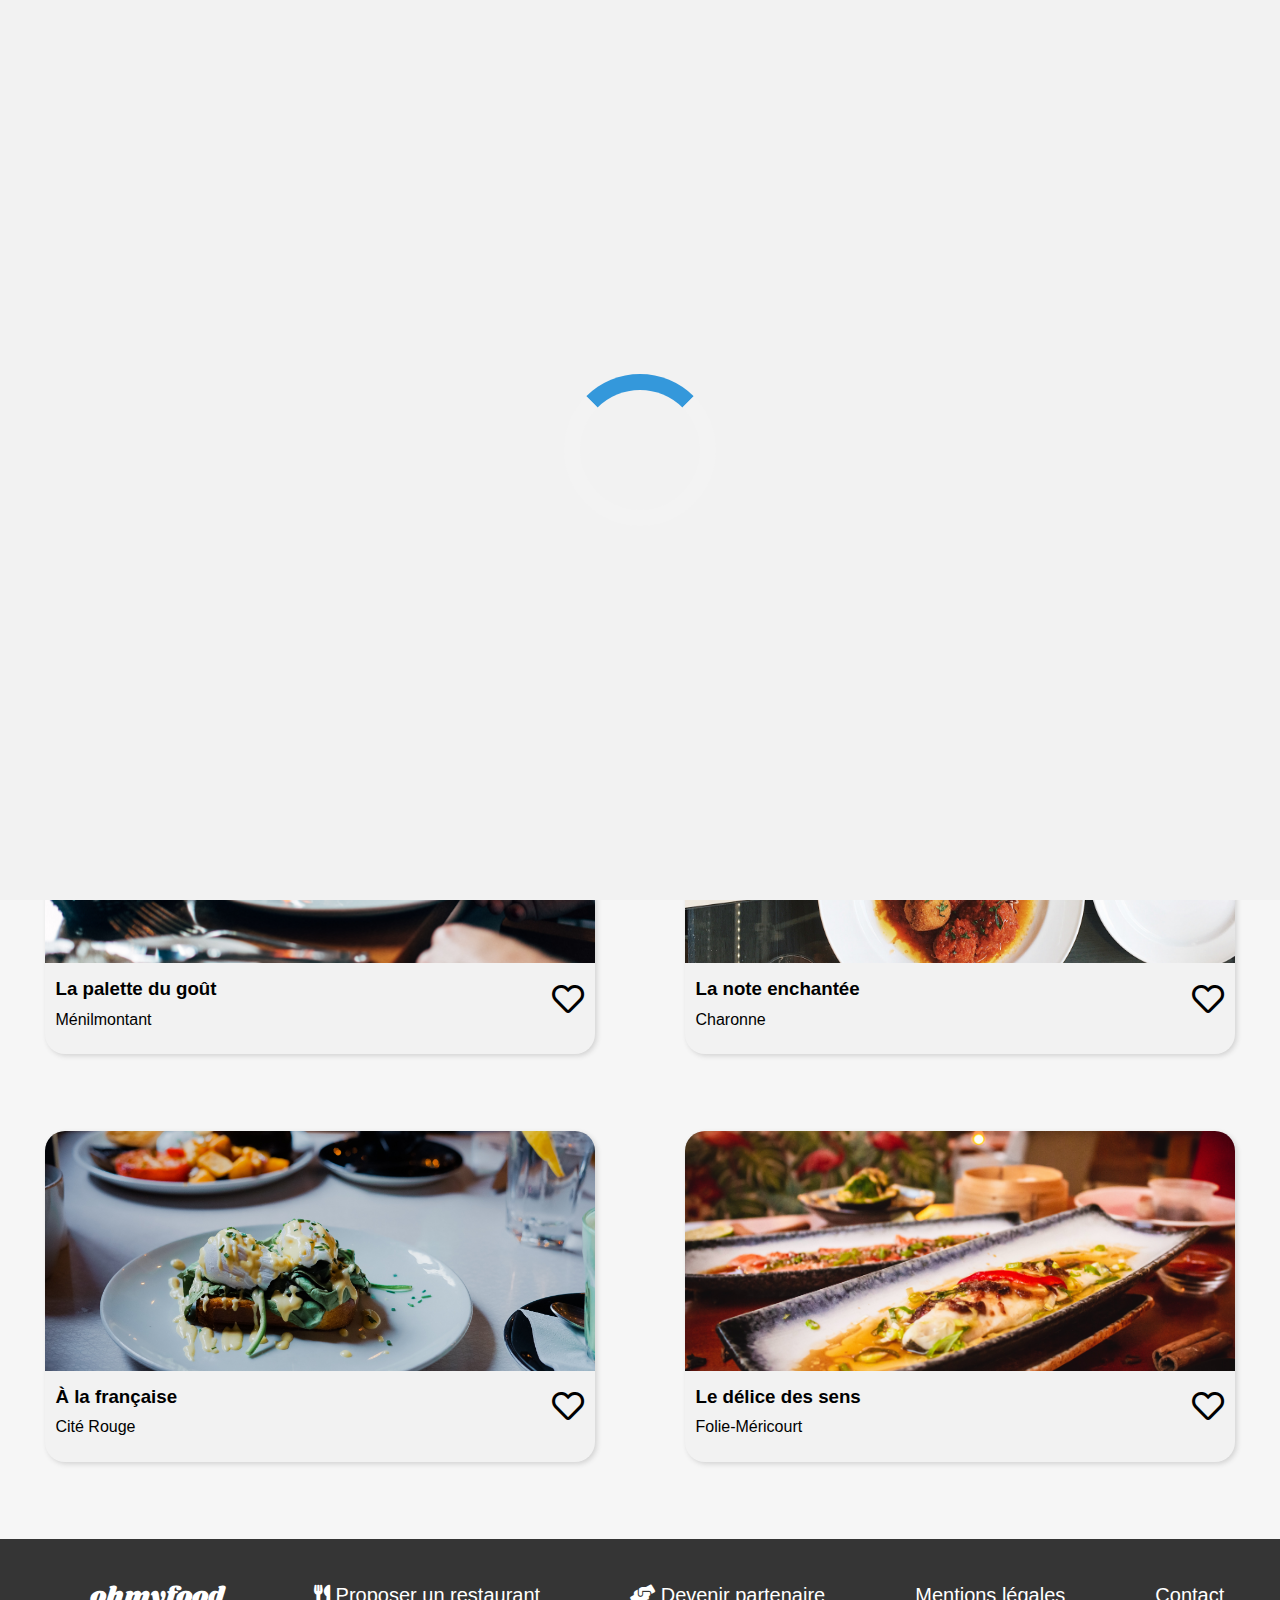
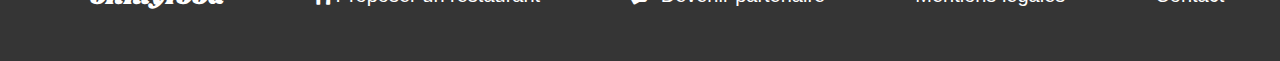
==== commit 75a04a72: "modif anim" ====
--- a/index.html
+++ b/index.html
@@ -60,7 +60,7 @@
             <div class="bloc-rest">
                 <a href="la_palette_du_gout.html">
                     <img class="img-restaurant" src="images/restaurants/la_palette_du_gout.jpg" alt="Menilmontant">
-                    <span class="card_new">Nouveau</span>
+                    <span class="card-new">Nouveau</span>
                     <div class="legende-br"> 
                         <h3>La palette du goût</h3>
                         <span>Ménilmontant</span>
@@ -73,7 +73,7 @@
             <div class="bloc-rest">
                 <a href="la_note_enchantee.html">
                     <img class="img-restaurant" src="images/restaurants/la_note_enchantee.jpg" alt="Charonne">
-                    <span class="card_new">Nouveau</span>
+                    <span class="card-new">Nouveau</span>
                     <div class="legende-br">
                         <h3>La note enchantée</h3>
                         <span>Charonne</span>
--- a/style.css
+++ b/style.css
@@ -1,9 +1,8 @@
 body {
-  /*padding: 0%;
-    margin: 0%;*/
   font-family: "roboto",sans-serif;
   max-width: 1440px;
-  margin-inline: auto;
+  margin: auto;
+  list-style: none;
 }
 
 header {
@@ -15,10 +14,19 @@
           align-items: center;
   padding-top: 5px;
   padding-bottom: 5px;
+  -webkit-box-pack: center;
+      -ms-flex-pack: center;
+          justify-content: center;
 }
 
 header img {
-  margin: auto;
+  background-color: #fff;
+  -webkit-box-shadow: 0 0 10px #f7f7f7;
+          box-shadow: 0 0 10px #f7f7f7;
+  display: -webkit-box;
+  display: -ms-flexbox;
+  display: flex;
+  padding: 8px;
 }
 
 .pre-loader {
@@ -26,8 +34,8 @@
   height: 100vh;
   z-index: 99;
   background-color: #f2f2f2;
-  -webkit-animation: temps 4s forwards;
-          animation: temps 4s forwards;
+  -webkit-animation: temps 2s forwards;
+          animation: temps 2s forwards;
   position: fixed;
   display: -webkit-box;
   display: -ms-flexbox;
@@ -56,8 +64,8 @@
   border-radius: 50%;
   width: 120px;
   height: 120px;
-  -webkit-animation: spin 4s linear infinite;
-          animation: spin 4s linear infinite;
+  -webkit-animation: spin 2s linear infinite;
+          animation: spin 2s linear infinite;
 }
 
 @-webkit-keyframes spin {
@@ -119,7 +127,7 @@
           flex-direction: column;
   padding-bottom: 30px;
   background-color: #f2f2f2;
-  width: 50%;
+  width: 100%;
 }
 
 .block1 .localisation h1 {
@@ -189,18 +197,20 @@
   display: flex;
   -ms-flex-wrap: wrap;
       flex-wrap: wrap;
-  -webkit-box-orient: vertical;
+  -webkit-box-orient: horizontal;
   -webkit-box-direction: normal;
-      -ms-flex-direction: column;
-          flex-direction: column;
-  width: 48%;
+      -ms-flex-direction: row;
+          flex-direction: row;
+  width: 100%;
+  -ms-flex-pack: distribute;
+      justify-content: space-around;
 }
 
 .block1 .conteneur-f h2 {
   display: -webkit-box;
   display: -ms-flexbox;
   display: flex;
-  width: 98%;
+  width: 100%;
   padding-left: 2%;
 }
 
@@ -218,6 +228,8 @@
           align-items: center;
   margin-bottom: 15px;
   margin-left: 20px;
+  width: 30%;
+  padding-left: 3%;
 }
 
 .block1 .conteneur-f .bloc-fonction:hover {
@@ -229,12 +241,14 @@
 }
 
 .block1 .conteneur-f .bloc-fonction .fas {
-  padding-left: 20px;
-  padding-right: 20px;
+  display: -webkit-box;
+  display: -ms-flexbox;
+  display: flex;
+  padding: 13px;
 }
 
 .block1 .conteneur-f .bloc-fonction span {
-  margin-left: -2%;
+  margin-left: -13%;
   border-radius: 30px;
   -webkit-box-align: center;
       -ms-flex-align: center;
@@ -274,7 +288,7 @@
   padding-left: 2%;
 }
 
-.conteneur-r .bloc-rest {
+.bloc-rest {
   /*bloc restaurants*/
   display: -webkit-box;
   display: -ms-flexbox;
@@ -288,13 +302,14 @@
   -webkit-box-shadow: 2px 2px 5px lightgrey;
           box-shadow: 2px 2px 5px lightgrey;
   width: 100%;
-  margin-bottom: 5%;
-  padding-bottom: 3%;
+  margin-bottom: 6%;
+  padding-bottom: 2%;
   margin-left: 2%;
   margin-right: 2%;
-}
-
-.conteneur-r .bloc-rest:hover {
+  text-decoration: none;
+}
+
+.bloc-rest:hover {
   -webkit-transform: scale(1.015);
           transform: scale(1.015);
   cursor: pointer;
@@ -302,12 +317,24 @@
           transition-duration: 0.2s;
 }
 
-.conteneur-r .bloc-rest a {
+.bloc-rest img {
+  /*images restaurants*/
+  -o-object-fit: cover;
+     object-fit: cover;
+  width: 100%;
+  height: 15em;
+  max-width: 100%;
+  max-height: 100%;
+  border-top-left-radius: 20px;
+  border-top-right-radius: 20px;
+}
+
+.bloc-rest a {
   position: relative;
   text-decoration: none;
 }
 
-.conteneur-r .bloc-rest .card_new {
+.bloc-rest .card-new {
   background-color: #99e2d0;
   color: #1b6150;
   padding: 8px;
@@ -317,7 +344,7 @@
   left: 85%;
 }
 
-.conteneur-r .bloc-rest .legende-br {
+.bloc-rest .legende-br {
   display: -webkit-box;
   display: -ms-flexbox;
   display: flex;
@@ -326,9 +353,11 @@
       -ms-flex-direction: column;
           flex-direction: column;
   padding-right: 3%;
-}
-
-.conteneur-r .bloc-rest .fas {
+  text-decoration: none;
+  color: #000;
+}
+
+.bloc-rest .legende-br .fas {
   display: -webkit-box;
   display: -ms-flexbox;
   display: flex;
@@ -336,17 +365,16 @@
       -ms-flex-pack: right;
           justify-content: right;
   bottom: 1em;
-  color: linear-gradient(#9356DC, #FF79DA);
   cursor: pointer;
   position: absolute;
-  right: 1%;
+  right: 2%;
+  top: 85%;
   -webkit-transition: all .2s ease-in-out;
   transition: all .2s ease-in-out;
-  background-color: linear-gradient 162 deg, #FF79DA 0%, #9356DC 100%;
   opacity: 0%;
 }
 
-.conteneur-r .bloc-rest .fas:hover {
+.bloc-rest .legende-br .fas:hover {
   -webkit-transform: scale(1.25);
           transform: scale(1.25);
   cursor: pointer;
@@ -355,9 +383,10 @@
   -webkit-transition: all .5s ease-in-out;
   transition: all .5s ease-in-out;
   opacity: 100%;
-}
-
-.conteneur-r .bloc-rest .far {
+  background-color: radial-gradient(ellipse farthest-corner at 20px 0, #FF79DA 0%, #9356DC 100%);
+}
+
+.bloc-rest .legende-br .far {
   display: -webkit-box;
   display: -ms-flexbox;
   display: flex;
@@ -368,14 +397,14 @@
   color: #000;
   cursor: pointer;
   position: absolute;
-  right: 1%;
+  right: 2%;
+  top: 85%;
   -webkit-transition: all .2s ease-in-out;
   transition: all .2s ease-in-out;
-  background-color: linear-gradient 162 deg, #FF79DA 0%, #9356DC 100%;
   opacity: 100%;
 }
 
-.conteneur-r .bloc-rest .far:hover {
+.bloc-rest .legende-br .far:hover {
   -webkit-transform: scale(1.25);
           transform: scale(1.25);
   cursor: pointer;
@@ -386,19 +415,11 @@
   opacity: 0%;
 }
 
-.conteneur-r .bloc-rest h3, .conteneur-r .bloc-rest span {
+.bloc-rest .legende-br h3, .bloc-rest .legende-br span {
   padding-left: 2%;
   margin: 0px;
-  padding-top: 3%;
-}
-
-.conteneur-r img {
-  height: 170px;
-  width: 100%;
-  border-top-left-radius: 20px;
-  border-top-right-radius: 20px;
-  -o-object-fit: cover;
-     object-fit: cover;
+  padding-top: 2%;
+  text-decoration: none;
 }
 
 /* MENU 4 PAGES*/
@@ -410,6 +431,7 @@
   -webkit-box-direction: normal;
       -ms-flex-direction: column;
           flex-direction: column;
+  background-color: #f2f2f2;
 }
 
 .images-restaurants .img-restaurant {
@@ -424,8 +446,8 @@
 }
 
 .bloc-alf {
-  border-top-left-radius: 20px;
-  border-top-right-radius: 20px;
+  border-top-left-radius: 40px;
+  border-top-right-radius: 40px;
   background-color: #f2f2f2;
   margin-top: -180px;
   position: relative;
@@ -439,65 +461,95 @@
           flex-direction: column;
 }
 
+.bloc-alf .titre {
+  display: -webkit-box;
+  display: -ms-flexbox;
+  display: flex;
+  -webkit-box-orient: vertical;
+  -webkit-box-direction: normal;
+      -ms-flex-direction: column;
+          flex-direction: column;
+}
+
 .bloc-alf .block2 {
   display: -webkit-box;
   display: -ms-flexbox;
   display: flex;
   -ms-flex-wrap: wrap;
       flex-wrap: wrap;
+  padding-top: 3%;
 }
 
 .bloc-alf h3 {
   position: relative;
   padding-left: 20px;
   font-family: 'Shrikhand',"cursive";
-  width: 100%;
-  font-size: xxx-large;
+  font-size: xx-large;
 }
 
 .heart {
   position: relative;
   padding-right: 2%;
   text-align: right;
-  margin-top: -30px;
-}
-
-.heart .far {
-  opacity: 100%;
-}
-
-.heart .far:hover {
-  -webkit-transform: scale(1);
-          transform: scale(1);
-  cursor: pointer;
-  -webkit-transition-duration: infinite;
-          transition-duration: infinite;
-  -webkit-transition: all .5s ease-in-out;
-  transition: all .5s ease-in-out;
-  background: -webkit-gradient(linear, left top, left bottom, from(#9356DC), to(#FF79DA));
-  background: linear-gradient(#9356DC, #FF79DA);
-  font-weight: 600;
-  opacity: 0;
+  margin-top: -70px;
 }
 
 .heart .fas {
-  color: linear-gradient(#9356DC, #FF79DA);
-  margin-left: -37px;
-  opacity: 0;
+  display: -webkit-box;
+  display: -ms-flexbox;
+  display: flex;
+  -webkit-box-pack: right;
+      -ms-flex-pack: right;
+          justify-content: right;
+  bottom: 1em;
+  cursor: pointer;
+  position: absolute;
+  right: 2%;
+  top: 85%;
+  -webkit-transition: all .2s ease-in-out;
+  transition: all .2s ease-in-out;
+  opacity: 0%;
+  background-color: #9356DC;
 }
 
 .heart .fas:hover {
-  -webkit-transform: scale(1.4);
-          transform: scale(1.4);
+  -webkit-transform: scale(1.25);
+          transform: scale(1.25);
   cursor: pointer;
   -webkit-transition-duration: infinite;
           transition-duration: infinite;
   -webkit-transition: all .5s ease-in-out;
   transition: all .5s ease-in-out;
   opacity: 100%;
-  background: -webkit-gradient(linear, left top, left bottom, from(#9356DC), to(#FF79DA));
-  background: linear-gradient(#9356DC, #FF79DA);
-  font-weight: 600;
+}
+
+.heart .far {
+  display: -webkit-box;
+  display: -ms-flexbox;
+  display: flex;
+  -webkit-box-pack: right;
+      -ms-flex-pack: right;
+          justify-content: right;
+  bottom: 1em;
+  color: #000;
+  cursor: pointer;
+  position: absolute;
+  right: 2%;
+  top: 85%;
+  -webkit-transition: all .2s ease-in-out;
+  transition: all .2s ease-in-out;
+  opacity: 100%;
+}
+
+.heart .far:hover {
+  -webkit-transform: scale(1.25);
+          transform: scale(1.25);
+  cursor: pointer;
+  -webkit-transition-duration: infinite;
+          transition-duration: infinite;
+  -webkit-transition: all .5s ease-in-out;
+  transition: all .5s ease-in-out;
+  opacity: 0%;
 }
 
 button {
@@ -510,7 +562,7 @@
   -ms-flex-wrap: wrap;
       flex-wrap: wrap;
   height: 40px;
-  width: 40%;
+  width: 135px;
   border-radius: 20px;
   background-color: purple;
   background-image: radial-gradient(ellipse farthest-corner at 20px 0, #FF79DA 0%, #9356DC 100%);
@@ -518,32 +570,50 @@
       -ms-flex-align: center;
           align-items: center;
   color: white;
-  margin-top: 10%;
-  margin-left: 30%;
+  -ms-flex-item-align: center;
+      align-self: center;
+  margin-bottom: 4%;
+}
+
+button:hover {
+  -webkit-transform: scale(1.015);
+          transform: scale(1.015);
+  cursor: pointer;
+  -webkit-transition-duration: 0.2s;
+          transition-duration: 0.2s;
 }
 
 .entrees-plats-desserts {
   display: -webkit-box;
   display: -ms-flexbox;
   display: flex;
-  -webkit-box-orient: vertical;
+  -webkit-box-orient: horizontal;
   -webkit-box-direction: normal;
-      -ms-flex-direction: column;
-          flex-direction: column;
-  -ms-flex-wrap: wrap;
-      flex-wrap: wrap;
-  width: 45%;
+      -ms-flex-direction: row;
+          flex-direction: row;
+  -ms-flex-wrap: wrap;
+      flex-wrap: wrap;
+  width: 100%;
 }
 
 .entrees-plats-desserts h4 {
   font-family: "roboto",sans-serif;
-  margin: 20px;
   border-bottom: 3px solid yellowgreen;
   width: 10px;
-  display: inline-block;
-  padding: 20px 35px 15px;
   border-bottom: 3px solid yellowgreen;
-  width: 30px;
+  width: 22px;
+  font-weight: 400;
+  position: relative;
+  text-transform: uppercase;
+  padding-right: 2%;
+  display: -webkit-box;
+  display: -ms-flexbox;
+  display: flex;
+  -ms-flex-wrap: wrap;
+      flex-wrap: wrap;
+  margin-left: 3%;
+  margin-right: 100%;
+  padding-top: 3%;
 }
 
 .card-menu {
@@ -554,18 +624,18 @@
       flex-wrap: wrap;
   background-color: white;
   border-radius: 20px;
-  padding-bottom: 10px;
-  padding-top: 10px;
   padding-left: 15px;
   -webkit-box-shadow: 3px 3px 10px #dedada;
           box-shadow: 3px 3px 10px #dedada;
   -webkit-box-align: center;
       -ms-flex-align: center;
           align-items: center;
-  margin-top: 2%;
-  margin-left: 2%;
-  margin-right: 2%;
-  overflow: scroll;
+  margin-left: 3%;
+  width: 357px;
+  -webkit-box-pack: justify;
+      -ms-flex-pack: justify;
+          justify-content: space-between;
+  height: 75px;
 }
 
 .card-menu h5 {
@@ -579,27 +649,36 @@
   margin: 0;
 }
 
-.card-menu div {
-  display: -webkit-box;
-  display: -ms-flexbox;
-  display: flex;
-  -webkit-box-pack: justify;
-      -ms-flex-pack: justify;
-          justify-content: space-between;
-  width: 35%;
+.card-menu .text {
+  display: -webkit-box;
+  display: -ms-flexbox;
+  display: flex;
   padding: 0 0 0 0px;
   white-space: nowrap;
+  overflow: hidden;
+  text-overflow: ellipsis;
+  width: 88%;
 }
 
 .card-menu span {
-  padding-left: 50%;
+  display: -webkit-box;
+  display: -ms-flexbox;
+  display: flex;
+  padding: 0 0 0 0px;
+  white-space: nowrap;
+  overflow: hidden;
+  text-overflow: ellipsis;
 }
 
 .card-menu span :hover {
-  cursor: pointer;
-}
-
-.card-menu .prix-anim {
+  -webkit-transform: scale(1.015);
+          transform: scale(1.015);
+  cursor: pointer;
+  -webkit-transition-duration: 0.2s;
+          transition-duration: 0.2s;
+}
+
+.prix-anim {
   -webkit-box-align: center;
       -ms-flex-align: center;
           align-items: center;
@@ -610,32 +689,44 @@
       -ms-flex-pack: center;
           justify-content: center;
   background-color: #99e2d0;
-  width: 30%;
+  overflow: hidden;
   color: #fff;
   font-size: 30px;
   opacity: 0;
-}
-
-.card-menu .prix-anim:hover {
-  -webkit-transition: all .4s ease-in-out;
-  transition: all .4s ease-in-out;
-  -webkit-animation: checkprice 1s 1 ease-in-out;
-          animation: checkprice 1s 1 ease-in-out;
+  margin-left: 91%;
+  margin-top: -16%;
+}
+
+.prix-anim:hover {
   opacity: 100%;
+  height: 100%;
+  width: 100px;
+  border-top-right-radius: 20px;
+  border-bottom-right-radius: 20px;
+}
+
+.prix-anim .fas:hover {
+  -webkit-transition: all .5s ease-in-out;
+  transition: all .5s ease-in-out;
+  -webkit-animation: checkprice 2s 1 ease-in-out;
+          animation: checkprice 2s 1 ease-in-out;
 }
 
 @-webkit-keyframes checkprice {
   0% {
     -webkit-transform: rotateZ(100deg);
             transform: rotateZ(100deg);
+    width: 10%;
   }
   50% {
     -webkit-transform: rotateZ(-50deg);
             transform: rotateZ(-50deg);
+    width: 20%;
   }
   100% {
     -webkit-transform: rotateZ(0deg);
             transform: rotateZ(0deg);
+    width: 30%;
   }
 }
 
@@ -643,49 +734,97 @@
   0% {
     -webkit-transform: rotateZ(100deg);
             transform: rotateZ(100deg);
+    width: 10%;
   }
   50% {
     -webkit-transform: rotateZ(-50deg);
             transform: rotateZ(-50deg);
+    width: 20%;
   }
   100% {
     -webkit-transform: rotateZ(0deg);
             transform: rotateZ(0deg);
+    width: 30%;
   }
 }
 
 footer {
+  display: -webkit-box;
+  display: -ms-flexbox;
+  display: flex;
   background-color: #353535;
   width: 100%;
   color: white;
-  font-size: 12px;
+  font-size: 20px;
   padding-top: 1%;
+  -ms-flex-wrap: wrap;
+      flex-wrap: wrap;
+  -webkit-box-align: center;
+      -ms-flex-align: center;
+          align-items: center;
+  padding-top: 2%;
+  padding-bottom: 2%;
+  -webkit-box-pack: start;
+      -ms-flex-pack: start;
+          justify-content: flex-start;
+}
+
+footer ul {
+  display: -webkit-box;
+  display: -ms-flexbox;
+  display: flex;
+  padding-left: 0px;
+  -ms-flex-wrap: wrap;
+      flex-wrap: wrap;
 }
 
 footer li {
   list-style-type: none;
-  padding: 2px;
+  padding-left: 90px;
 }
 
 footer li .omf {
   font-size: 25px;
   color: #fff;
   font-family: 'Shrikhand',"cursive";
-}
-
-@media only screen and (min-width: 0px) and (max-width: 767px) {
+  margin-top: -6px;
+}
+
+@media only screen and (max-width: 810px) {
+  .block1 {
+    display: -webkit-box;
+    display: -ms-flexbox;
+    display: flex;
+  }
   .block1 .conteneur-f {
-    width: 95%;
-  }
-  .block1 .localisation {
     width: 100%;
-  }
-  .conteneur-r .bloc-rest .card_new {
+    display: -webkit-box;
+    display: -ms-flexbox;
+    display: flex;
+    -ms-flex-wrap: wrap;
+        flex-wrap: wrap;
+  }
+  .block1 .bloc-fonction {
+    width: 100%;
+    display: -webkit-box;
+    display: -ms-flexbox;
+    display: flex;
+    -ms-flex-wrap: wrap;
+        flex-wrap: wrap;
+    padding-left: 0px;
+  }
+  .block1 .bloc-fonction span {
+    margin-left: -1%;
+  }
+  .localisation {
+    width: 100%;
+  }
+  .card-new {
     display: -webkit-box;
     display: -ms-flexbox;
     display: flex;
     position: absolute;
-    left: 70%;
+    left: 80%;
     top: 5%;
   }
   .block1 {
@@ -702,19 +841,27 @@
   .card-menu {
     width: 80%;
   }
-}
-
-@media only screen and (min-width: 768px) {
-  .conteneur-r .bloc-rest {
+  footer {
+    display: -webkit-box;
+    display: -ms-flexbox;
+    display: flex;
+  }
+  footer li {
+    width: 100%;
+  }
+}
+
+@media only screen and (min-width: 811px) {
+  .bloc-rest {
     display: -webkit-box;
     display: -ms-flexbox;
     display: flex;
     width: 43%;
   }
-  .conteneur-r .bloc-rest a {
+  .bloc-rest a {
     position: relative;
   }
-  .conteneur-r .bloc-rest .card_new {
+  .card-new {
     display: -webkit-box;
     display: -ms-flexbox;
     display: flex;
@@ -733,13 +880,15 @@
         -ms-flex-direction: row;
             flex-direction: row;
   }
-  .card_menu {
-    width: 30%;
+  .card-menu {
     display: -webkit-box;
     display: -ms-flexbox;
     display: flex;
     -ms-flex-wrap: wrap;
         flex-wrap: wrap;
   }
+  .span {
+    margin-left: -13%;
+  }
 }
 /*# sourceMappingURL=style.css.map */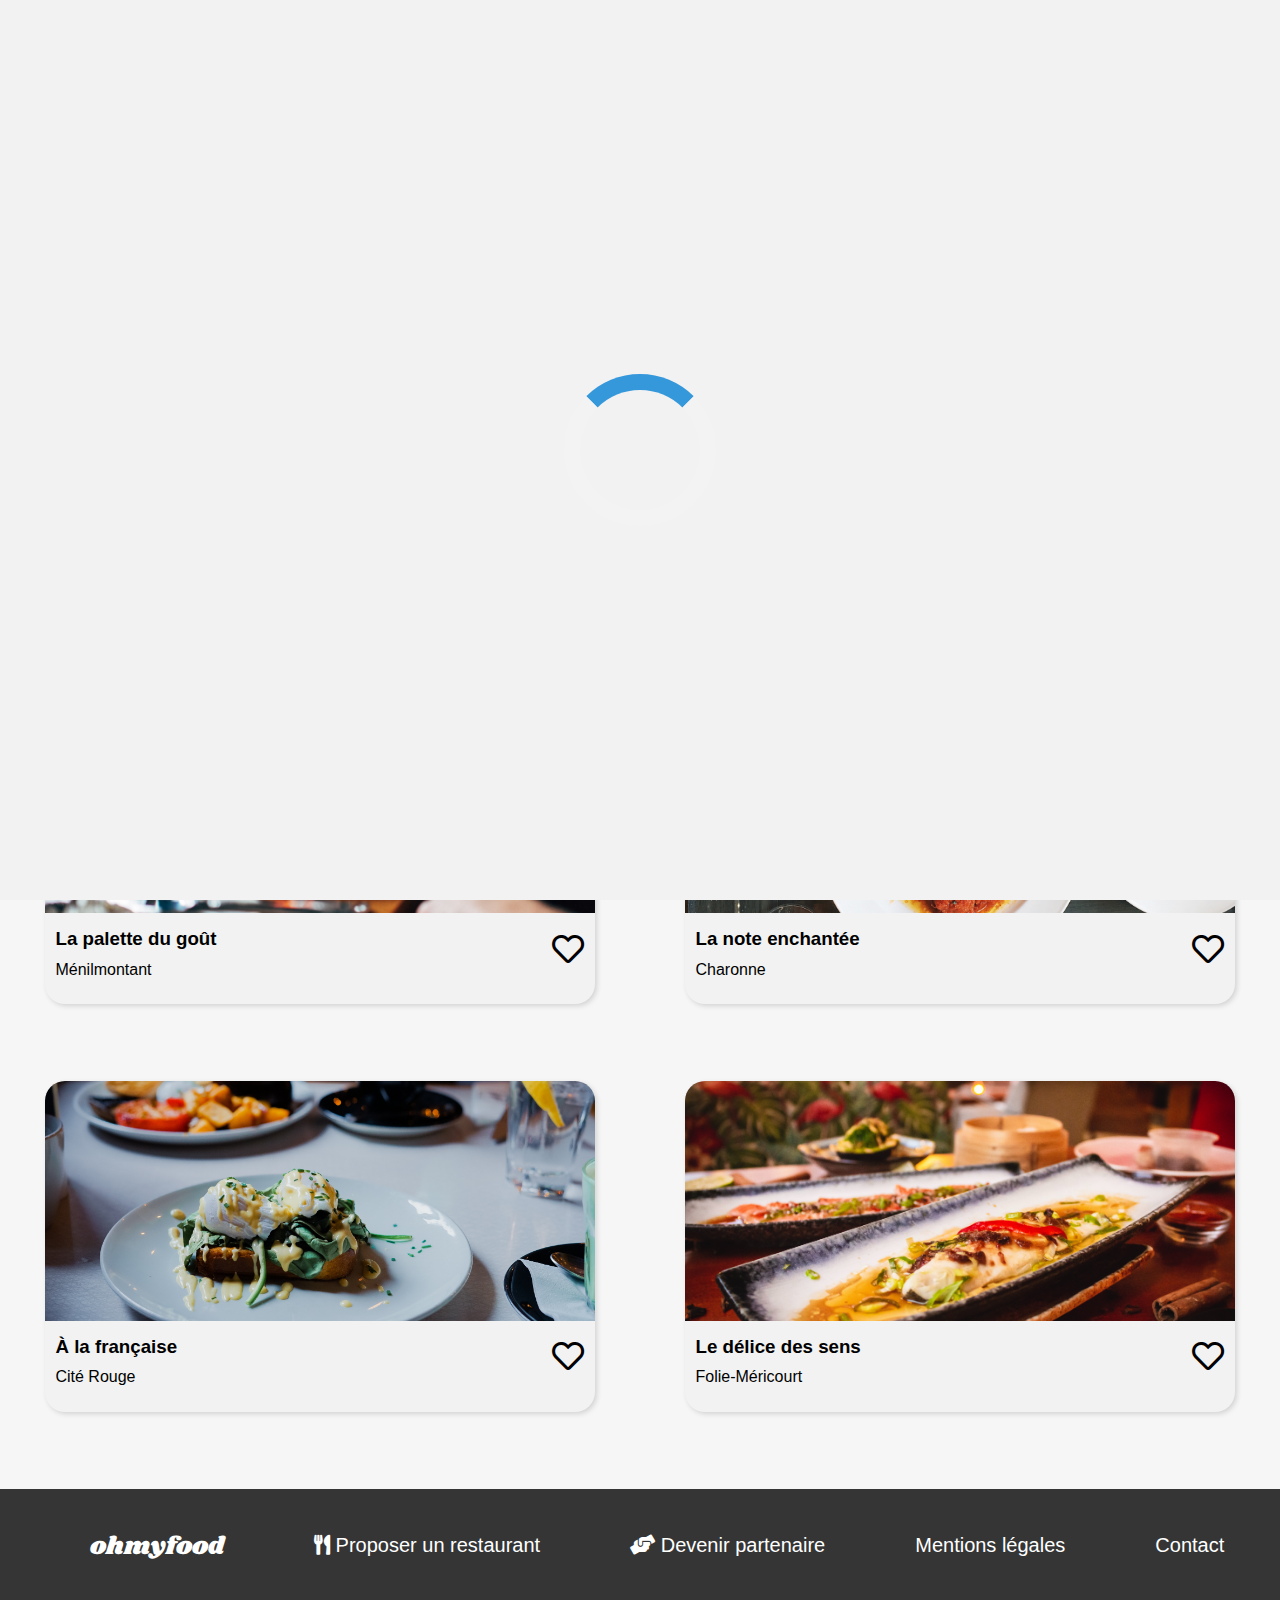
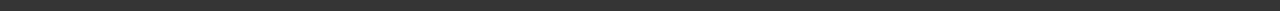
==== commit 407fe446: "derniere maj" ====
--- a/index.html
+++ b/index.html
@@ -35,21 +35,21 @@
                 <h2>Fonctionnement</h2>
                 <a href="#C-Restaurants"></a>
                 <div class="bloc-fonction">
-                    <span>1</span>
+                    <span class="number">1</span>
                     <i class="fas fa-mobile-alt"></i>
                     <div>Choisissez un restaurant</div>
                 </div>
                 
                 <a href="#C-Restaurants"></a>
                 <div class="bloc-fonction">
-                    <span>2</span>
+                    <span class="number">2</span>
                     <i class="fas fa-list-ul"></i>
                     <div>Composez votre menu</div>
                 </div>
 
                 <a href="#C-Restaurants"></a>
                 <div class="bloc-fonction">    
-                    <span>3</span>
+                    <span class="number">3</span>
                     <i class="fas fa-store"></i>
                     <div>Dégustez au restaurant</div>
                 </div> 
--- a/style.css
+++ b/style.css
@@ -66,6 +66,7 @@
   height: 120px;
   -webkit-animation: spin 2s linear infinite;
           animation: spin 2s linear infinite;
+  margin: 0px;
 }
 
 @-webkit-keyframes spin {
@@ -179,7 +180,7 @@
   -ms-flex-wrap: wrap;
       flex-wrap: wrap;
   height: 40px;
-  width: 40%;
+  width: 175px;
   border-radius: 20px;
   background-color: #9356DC;
   background-image: radial-gradient(ellipse farthest-corner at 20px 0, #FF79DA 0%, #9356DC 100%);
@@ -202,8 +203,6 @@
       -ms-flex-direction: row;
           flex-direction: row;
   width: 100%;
-  -ms-flex-pack: distribute;
-      justify-content: space-around;
 }
 
 .block1 .conteneur-f h2 {
@@ -218,18 +217,15 @@
   display: -webkit-box;
   display: -ms-flexbox;
   display: flex;
-  -ms-flex-wrap: wrap;
-      flex-wrap: wrap;
-  border-radius: 18px;
-  background-color: #f6f6f6;
-  height: 60px;
-  -webkit-box-align: center;
-      -ms-flex-align: center;
-          align-items: center;
-  margin-bottom: 15px;
-  margin-left: 20px;
-  width: 30%;
-  padding-left: 3%;
+  position: relative;
+  padding: 20px 13px 0 13px;
+  margin: 20px 10px;
+  height: 40px;
+  text-align: left;
+  background-color: whitesmoke;
+  border-radius: 15px;
+  -webkit-box-shadow: 0px 5px 10px 0px gainsboro;
+          box-shadow: 0px 5px 10px 0px gainsboro;
 }
 
 .block1 .conteneur-f .bloc-fonction:hover {
@@ -241,28 +237,22 @@
 }
 
 .block1 .conteneur-f .bloc-fonction .fas {
-  display: -webkit-box;
-  display: -ms-flexbox;
-  display: flex;
-  padding: 13px;
-}
-
-.block1 .conteneur-f .bloc-fonction span {
-  margin-left: -13%;
-  border-radius: 30px;
-  -webkit-box-align: center;
-      -ms-flex-align: center;
-          align-items: center;
-  color: white;
+  margin: 0 25px;
+  font-size: 20px;
+  color: #646464;
+}
+
+.block1 .conteneur-f .bloc-fonction .number {
+  position: absolute;
+  left: -10px;
+  padding-top: 2px;
+  width: 23px;
+  height: 20px;
+  border-radius: 50px;
+  text-align: center;
+  font-size: 0.9em;
+  color: #fff;
   background-color: #9356DC;
-  width: 25px;
-  height: 25px;
-  display: -webkit-box;
-  display: -ms-flexbox;
-  display: flex;
-  -webkit-box-pack: center;
-      -ms-flex-pack: center;
-          justify-content: center;
 }
 
 .conteneur-r {
@@ -341,7 +331,7 @@
   border-radius: 0px;
   position: absolute;
   top: 5%;
-  left: 85%;
+  left: 75%;
 }
 
 .bloc-rest .legende-br {
@@ -383,7 +373,7 @@
   -webkit-transition: all .5s ease-in-out;
   transition: all .5s ease-in-out;
   opacity: 100%;
-  background-color: radial-gradient(ellipse farthest-corner at 20px 0, #FF79DA 0%, #9356DC 100%);
+  color: #FF79DA;
 }
 
 .bloc-rest .legende-br .far {
@@ -506,21 +496,17 @@
   position: absolute;
   right: 2%;
   top: 85%;
-  -webkit-transition: all .2s ease-in-out;
-  transition: all .2s ease-in-out;
   opacity: 0%;
-  background-color: #9356DC;
+  -webkit-animation-fill-mode: forwards;
+          animation-fill-mode: forwards;
 }
 
 .heart .fas:hover {
-  -webkit-transform: scale(1.25);
-          transform: scale(1.25);
-  cursor: pointer;
+  cursor: pointer;
+  -webkit-animation: like 1s;
+          animation: like 1s;
   -webkit-transition-duration: infinite;
           transition-duration: infinite;
-  -webkit-transition: all .5s ease-in-out;
-  transition: all .5s ease-in-out;
-  opacity: 100%;
 }
 
 .heart .far {
@@ -536,20 +522,40 @@
   position: absolute;
   right: 2%;
   top: 85%;
-  -webkit-transition: all .2s ease-in-out;
-  transition: all .2s ease-in-out;
   opacity: 100%;
 }
 
 .heart .far:hover {
-  -webkit-transform: scale(1.25);
-          transform: scale(1.25);
-  cursor: pointer;
-  -webkit-transition-duration: infinite;
-          transition-duration: infinite;
-  -webkit-transition: all .5s ease-in-out;
-  transition: all .5s ease-in-out;
+  cursor: pointer;
   opacity: 0%;
+}
+
+@-webkit-keyframes like {
+  0% {
+    opacity: 0;
+  }
+  50% {
+    color: #FF79DA;
+    opacity: 80%;
+  }
+  100% {
+    color: #FF79DA;
+    opacity: 90%;
+  }
+}
+
+@keyframes like {
+  0% {
+    opacity: 0;
+  }
+  50% {
+    color: #FF79DA;
+    opacity: 80%;
+  }
+  100% {
+    color: #FF79DA;
+    opacity: 90%;
+  }
 }
 
 button {
@@ -562,9 +568,9 @@
   -ms-flex-wrap: wrap;
       flex-wrap: wrap;
   height: 40px;
-  width: 135px;
+  width: 175px;
   border-radius: 20px;
-  background-color: purple;
+  background-color: #9356DC;
   background-image: radial-gradient(ellipse farthest-corner at 20px 0, #FF79DA 0%, #9356DC 100%);
   -webkit-box-align: center;
       -ms-flex-align: center;
@@ -594,6 +600,10 @@
   -ms-flex-wrap: wrap;
       flex-wrap: wrap;
   width: 100%;
+  padding-left: 2%;
+  -webkit-box-pack: space-evenly;
+      -ms-flex-pack: space-evenly;
+          justify-content: space-evenly;
 }
 
 .entrees-plats-desserts h4 {
@@ -620,132 +630,83 @@
   display: -webkit-box;
   display: -ms-flexbox;
   display: flex;
-  -ms-flex-wrap: wrap;
-      flex-wrap: wrap;
-  background-color: white;
-  border-radius: 20px;
-  padding-left: 15px;
-  -webkit-box-shadow: 3px 3px 10px #dedada;
-          box-shadow: 3px 3px 10px #dedada;
-  -webkit-box-align: center;
-      -ms-flex-align: center;
-          align-items: center;
-  margin-left: 3%;
-  width: 357px;
-  -webkit-box-pack: justify;
-      -ms-flex-pack: justify;
-          justify-content: space-between;
-  height: 75px;
+  overflow: hidden;
+  cursor: pointer;
+  background-color: #fff;
+  border-radius: 15px;
+  -webkit-box-shadow: 0px 5px 10px 0px gainsboro;
+          box-shadow: 0px 5px 10px 0px gainsboro;
+  margin-top: 20px;
+  height: 70px;
+}
+
+.card-menu:hover {
+  -webkit-transform: scale(1.015);
+          transform: scale(1.015);
+  cursor: pointer;
+  -webkit-transition-duration: 0.5s;
+          transition-duration: 0.5s;
 }
 
 .card-menu h5 {
-  display: -webkit-box;
-  display: -ms-flexbox;
-  display: flex;
-  padding-top: 15px;
-  padding-bottom: 5px;
-  font-size: 15px;
-  width: 100%;
-  margin: 0;
-}
-
-.card-menu .text {
-  display: -webkit-box;
-  display: -ms-flexbox;
-  display: flex;
-  padding: 0 0 0 0px;
-  white-space: nowrap;
   overflow: hidden;
   text-overflow: ellipsis;
-  width: 88%;
+  white-space: nowrap;
+  -webkit-box-flex: 1;
+      -ms-flex-positive: 1;
+          flex-grow: 1;
+  margin: 20px 0 0 10px;
+}
+
+.card-menu .text {
+  font-weight: normal;
 }
 
 .card-menu span {
-  display: -webkit-box;
-  display: -ms-flexbox;
-  display: flex;
-  padding: 0 0 0 0px;
-  white-space: nowrap;
+  padding: 38px 15px 0 15px;
+  font-weight: bold;
+}
+
+.card-menu span:hover {
+  -webkit-transition: width 1s;
+  transition: width 1s;
+}
+
+.card-menu .fas {
+  display: inline-block;
+  margin: auto;
+  color: #fff;
+  font-size: 25px;
+  -webkit-transform: rotate(360deg);
+          transform: rotate(360deg);
+  -webkit-transition: -webkit-transform 800ms;
+  transition: -webkit-transform 800ms;
+  transition: transform 800ms;
+  transition: transform 800ms, -webkit-transform 800ms;
+}
+
+.card-menu:hover .prix-anim > .fas {
+  -webkit-transform: rotate(0deg);
+          transform: rotate(0deg);
+}
+
+.prix-anim {
   overflow: hidden;
-  text-overflow: ellipsis;
-}
-
-.card-menu span :hover {
-  -webkit-transform: scale(1.015);
-          transform: scale(1.015);
-  cursor: pointer;
-  -webkit-transition-duration: 0.2s;
-          transition-duration: 0.2s;
-}
-
-.prix-anim {
-  -webkit-box-align: center;
-      -ms-flex-align: center;
-          align-items: center;
-  display: -webkit-box;
-  display: -ms-flexbox;
-  display: flex;
-  -webkit-box-pack: center;
-      -ms-flex-pack: center;
-          justify-content: center;
-  background-color: #99e2d0;
-  overflow: hidden;
-  color: #fff;
-  font-size: 30px;
+  text-align: center;
+  background: #99E2D0;
   opacity: 0;
-  margin-left: 91%;
-  margin-top: -16%;
+  width: 1%;
+  -webkit-box-align: center;
+      -ms-flex-align: center;
+          align-items: center;
+  padding-top: 25px;
 }
 
 .prix-anim:hover {
-  opacity: 100%;
-  height: 100%;
-  width: 100px;
-  border-top-right-radius: 20px;
-  border-bottom-right-radius: 20px;
-}
-
-.prix-anim .fas:hover {
-  -webkit-transition: all .5s ease-in-out;
-  transition: all .5s ease-in-out;
-  -webkit-animation: checkprice 2s 1 ease-in-out;
-          animation: checkprice 2s 1 ease-in-out;
-}
-
-@-webkit-keyframes checkprice {
-  0% {
-    -webkit-transform: rotateZ(100deg);
-            transform: rotateZ(100deg);
-    width: 10%;
-  }
-  50% {
-    -webkit-transform: rotateZ(-50deg);
-            transform: rotateZ(-50deg);
-    width: 20%;
-  }
-  100% {
-    -webkit-transform: rotateZ(0deg);
-            transform: rotateZ(0deg);
-    width: 30%;
-  }
-}
-
-@keyframes checkprice {
-  0% {
-    -webkit-transform: rotateZ(100deg);
-            transform: rotateZ(100deg);
-    width: 10%;
-  }
-  50% {
-    -webkit-transform: rotateZ(-50deg);
-            transform: rotateZ(-50deg);
-    width: 20%;
-  }
-  100% {
-    -webkit-transform: rotateZ(0deg);
-            transform: rotateZ(0deg);
-    width: 30%;
-  }
+  width: 70px;
+  -webkit-transition: width 1s;
+  transition: width 1s;
+  opacity: 1;
 }
 
 footer {
@@ -797,7 +758,6 @@
     display: flex;
   }
   .block1 .conteneur-f {
-    width: 100%;
     display: -webkit-box;
     display: -ms-flexbox;
     display: flex;
@@ -813,9 +773,6 @@
         flex-wrap: wrap;
     padding-left: 0px;
   }
-  .block1 .bloc-fonction span {
-    margin-left: -1%;
-  }
   .localisation {
     width: 100%;
   }
@@ -839,7 +796,7 @@
     width: 100%;
   }
   .card-menu {
-    width: 80%;
+    width: 90%;
   }
   footer {
     display: -webkit-box;
@@ -880,7 +837,11 @@
         -ms-flex-direction: row;
             flex-direction: row;
   }
+  .block1 .bloc-fonction {
+    width: 350px;
+  }
   .card-menu {
+    width: 350px;
     display: -webkit-box;
     display: -ms-flexbox;
     display: flex;
